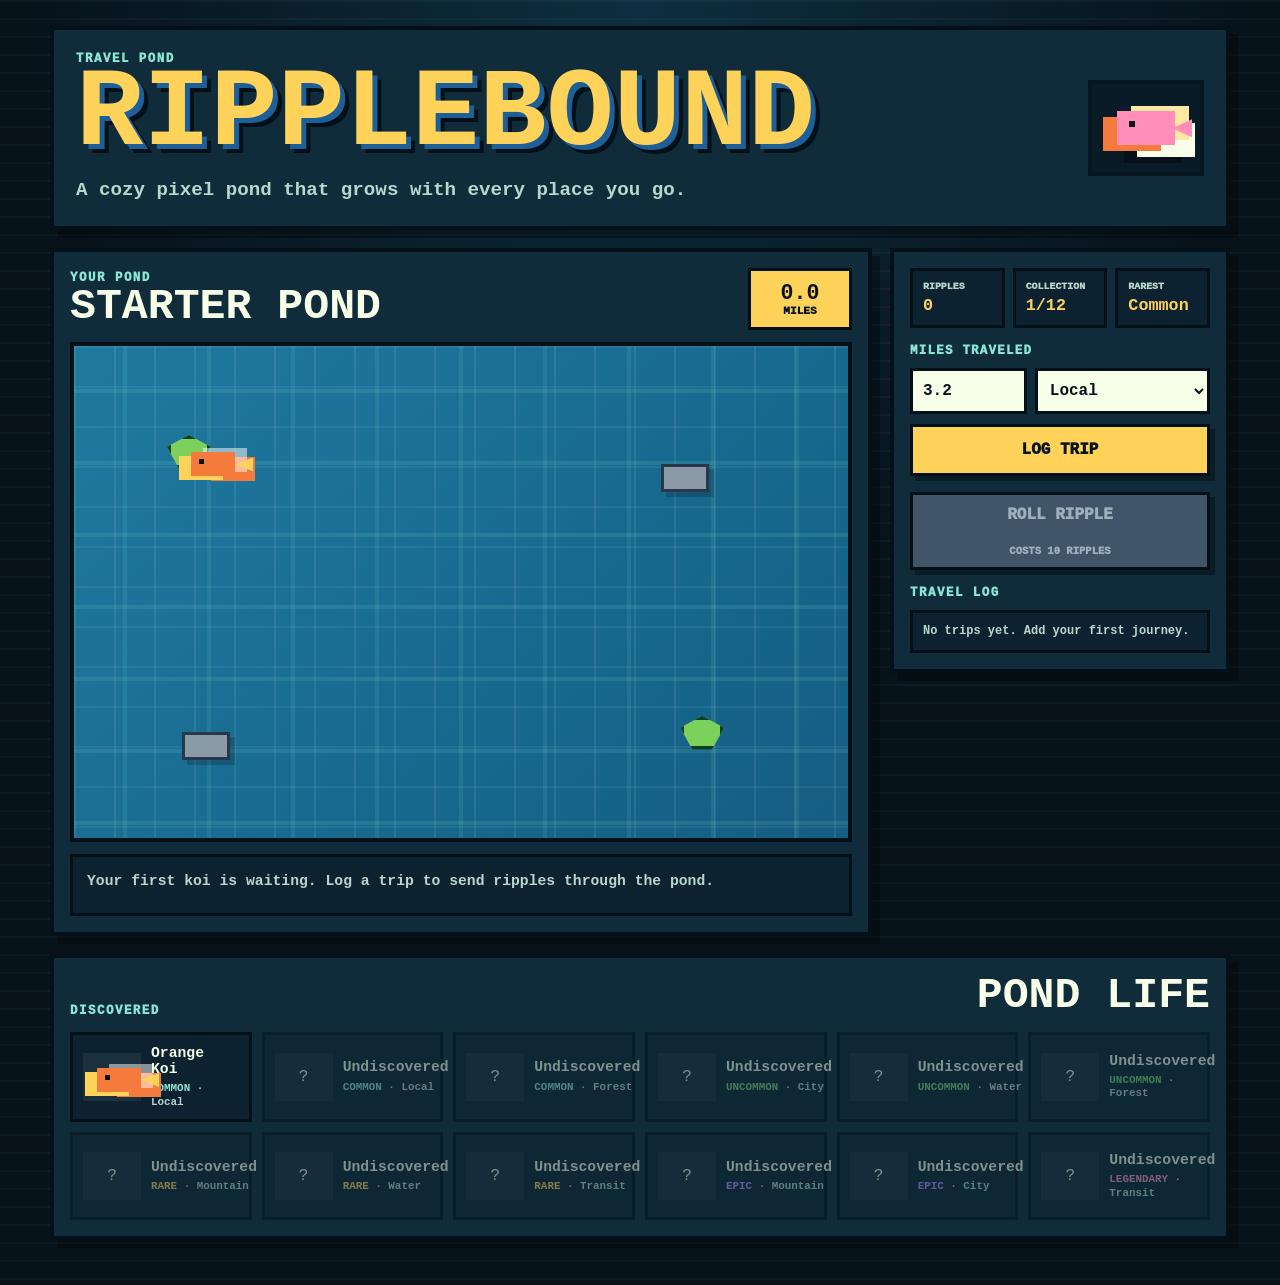
==== ripplebound/index.html @ 1e1bcf79 "Add Ripplebound pond prototype" ====
<!doctype html>
<html lang="en">
  <head>
    <meta charset="UTF-8" />
    <meta name="viewport" content="width=device-width, initial-scale=1.0" />
    <title>Ripplebound</title>
    <meta name="description" content="Ripplebound - a pixel pond travel companion gacha prototype." />
    <meta property="og:title" content="Ripplebound" />
    <meta property="og:description" content="A cozy pixel pond that grows with every place you go." />
    <meta property="og:type" content="website" />
    <link rel="stylesheet" href="./styles.css?v=1" />
  </head>
  <body>
    <main class="app-shell">
      <section class="hero-bar" aria-labelledby="appTitle">
        <div>
          <p class="eyebrow">Travel Pond</p>
          <h1 id="appTitle">Ripplebound</h1>
          <p class="tagline">A cozy pixel pond that grows with every place you go.</p>
        </div>
        <div class="pixel-badge" aria-hidden="true">
          <span></span>
        </div>
      </section>

      <section class="game-grid">
        <div class="pond-panel">
          <div class="pond-header">
            <div>
              <p class="eyebrow">Your Pond</p>
              <h2 id="pondName">Starter Pond</h2>
            </div>
            <div class="mile-chip">
              <strong id="totalMiles">0.0</strong>
              <span>miles</span>
            </div>
          </div>

          <div class="pond" id="pond" aria-label="Pixel koi pond">
            <div class="water-grid"></div>
            <div class="pond-deco lily lily-one"></div>
            <div class="pond-deco lily lily-two"></div>
            <div class="pond-deco stone stone-one"></div>
            <div class="pond-deco stone stone-two"></div>
            <div class="pond-life" id="pondLife"></div>
            <div class="ripple-layer" id="rippleLayer"></div>
          </div>

          <div class="pond-status">
            <p id="pondMessage">Your first koi is waiting. Log a trip to send ripples through the pond.</p>
          </div>
        </div>

        <aside class="control-panel" aria-label="Travel controls">
          <div class="stat-grid">
            <div>
              <span>Ripples</span>
              <strong id="rippleEnergy">0</strong>
            </div>
            <div>
              <span>Collection</span>
              <strong><b id="ownedCount">1</b>/<b id="totalCount">12</b></strong>
            </div>
            <div>
              <span>Rarest</span>
              <strong id="rarestFind">Common</strong>
            </div>
          </div>

          <form class="trip-form" id="tripForm">
            <label for="tripMiles">Miles traveled</label>
            <div class="trip-row">
              <input id="tripMiles" name="tripMiles" type="number" min="0.1" max="10000" step="0.1" value="3.2" />
              <select id="tripBiome" name="tripBiome" aria-label="Trip biome">
                <option value="Local">Local</option>
                <option value="Water">Near Water</option>
                <option value="City">City</option>
                <option value="Forest">Forest</option>
                <option value="Mountain">Mountain</option>
                <option value="Transit">Airport / Train</option>
              </select>
            </div>
            <button type="submit">Log Trip</button>
          </form>

          <button class="roll-button" id="rollButton" type="button">
            <span>Roll Ripple</span>
            <small id="rollCost">Costs 10 ripples</small>
          </button>

          <div class="travel-log">
            <p class="eyebrow">Travel Log</p>
            <ul id="travelLog"></ul>
          </div>
        </aside>
      </section>

      <section class="collection-panel" aria-labelledby="collectionTitle">
        <div class="section-heading">
          <p class="eyebrow">Discovered</p>
          <h2 id="collectionTitle">Pond Life</h2>
        </div>
        <div class="collection-grid" id="collectionGrid"></div>
      </section>
    </main>

    <div class="reveal-modal" id="revealModal" aria-hidden="true">
      <div class="reveal-card" role="dialog" aria-modal="true" aria-labelledby="revealTitle">
        <p class="eyebrow" id="revealRarity">Common</p>
        <div class="reveal-creature" id="revealCreature"></div>
        <h2 id="revealTitle">Orange Koi</h2>
        <p id="revealStory">A ripple brought a new friend to the pond.</p>
        <button id="closeReveal" type="button">Add to Pond</button>
      </div>
    </div>

    <script src="./app.js?v=1"></script>
  </body>
</html>
---- ripplebound/styles.css ----
:root {
  --bg: #07121b;
  --deep: #0b2030;
  --panel: #102c3b;
  --panel-2: #173d4d;
  --water: #1f7aa0;
  --water-dark: #145d83;
  --foam: #8be7d4;
  --text: #f7ffe8;
  --muted: #b8d7cc;
  --gold: #ffd35a;
  --pink: #ff8fb8;
  --green: #79d66f;
  --line: #031018;
  --red: #ff5d5a;
  --shadow: 8px 8px 0 rgba(0, 0, 0, 0.34);
}

* {
  box-sizing: border-box;
}

html {
  min-height: 100%;
  background: var(--bg);
}

body {
  min-height: 100%;
  margin: 0;
  background:
    linear-gradient(rgba(139, 231, 212, 0.045) 2px, transparent 2px) 0 0 / 18px 18px,
    radial-gradient(circle at top, rgba(31, 122, 160, 0.28), transparent 38rem),
    var(--bg);
  color: var(--text);
  font-family:
    ui-monospace,
    "SFMono-Regular",
    "Menlo",
    "Monaco",
    "Consolas",
    monospace;
}

button,
input,
select {
  font: inherit;
}

button {
  cursor: pointer;
}

.app-shell {
  width: min(1180px, calc(100% - 28px));
  margin: 0 auto;
  padding: 26px 0 42px;
}

.hero-bar,
.pond-panel,
.control-panel,
.collection-panel {
  border: 4px solid var(--line);
  background: var(--panel);
  box-shadow: var(--shadow);
}

.hero-bar {
  display: grid;
  grid-template-columns: minmax(0, 1fr) 116px;
  gap: 18px;
  align-items: center;
  margin-bottom: 18px;
  padding: 22px;
}

.eyebrow,
.project-type {
  margin: 0;
  color: var(--foam);
  font-size: 0.78rem;
  font-weight: 950;
  letter-spacing: 0.12em;
  text-transform: uppercase;
}

h1,
h2,
h3,
p {
  margin: 0;
}

h1 {
  color: var(--gold);
  font-size: clamp(3.2rem, 11vw, 7rem);
  line-height: 0.88;
  text-transform: uppercase;
  text-shadow: 5px 5px 0 #1c5f99, 9px 9px 0 #031018;
}

.tagline {
  max-width: 680px;
  margin-top: 12px;
  color: var(--muted);
  font-size: clamp(0.95rem, 2vw, 1.2rem);
  font-weight: 800;
  line-height: 1.45;
}

.pixel-badge {
  display: grid;
  place-items: center;
  min-height: 96px;
  border: 4px solid #061620;
  background: #0a1b28;
}

.pixel-badge span {
  position: relative;
  width: 58px;
  height: 34px;
  background: var(--pink);
  box-shadow:
    -14px 6px 0 #f47b3b,
    14px -5px 0 #ffe8a3,
    20px 12px 0 #f7ffe8,
    7px 18px 0 #051018;
}

.pixel-badge span::before,
.pixel-badge span::after {
  content: "";
  position: absolute;
  background: #07121b;
}

.pixel-badge span::before {
  width: 6px;
  height: 6px;
  top: 10px;
  left: 12px;
}

.pixel-badge span::after {
  width: 20px;
  height: 18px;
  right: -17px;
  top: 8px;
  clip-path: polygon(0 50%, 100% 0, 100% 100%);
  background: var(--pink);
}

.game-grid {
  display: grid;
  grid-template-columns: minmax(0, 1fr) 340px;
  gap: 18px;
  align-items: start;
}

.pond-panel {
  padding: 16px;
}

.pond-header {
  display: flex;
  align-items: center;
  justify-content: space-between;
  gap: 16px;
  margin-bottom: 12px;
}

.pond-header h2,
.section-heading h2 {
  color: var(--text);
  font-size: clamp(1.7rem, 4vw, 2.7rem);
  line-height: 1;
  text-transform: uppercase;
}

.mile-chip {
  display: grid;
  min-width: 104px;
  padding: 10px;
  border: 3px solid var(--line);
  background: var(--gold);
  color: #07121b;
  text-align: center;
  text-transform: uppercase;
}

.mile-chip strong {
  font-size: 1.35rem;
}

.mile-chip span {
  font-size: 0.7rem;
  font-weight: 950;
}

.pond {
  position: relative;
  min-height: 500px;
  overflow: hidden;
  border: 4px solid var(--line);
  background:
    linear-gradient(90deg, rgba(255, 255, 255, 0.08) 2px, transparent 2px) 0 0 / 40px 40px,
    linear-gradient(rgba(255, 255, 255, 0.06) 2px, transparent 2px) 0 0 / 40px 40px,
    linear-gradient(135deg, var(--water), var(--water-dark));
}

.water-grid {
  position: absolute;
  inset: 0;
  background:
    linear-gradient(transparent 60%, rgba(139, 231, 212, 0.12) 60% 65%, transparent 65%) 0 0 / 72px 72px,
    linear-gradient(90deg, transparent 58%, rgba(139, 231, 212, 0.1) 58% 63%, transparent 63%) 0 0 / 84px 84px;
  animation: waterDrift 7s linear infinite;
}

.pond-life,
.ripple-layer {
  position: absolute;
  inset: 0;
}

.pond-deco {
  position: absolute;
  z-index: 1;
}

.lily {
  width: 44px;
  height: 34px;
  border: 4px solid #0b412b;
  background: #7bd15c;
  box-shadow: 6px 6px 0 rgba(0, 0, 0, 0.16);
  clip-path: polygon(50% 0, 100% 35%, 72% 100%, 28% 100%, 0 35%);
}

.lily-one {
  left: 12%;
  top: 18%;
}

.lily-two {
  right: 16%;
  bottom: 18%;
}

.stone {
  width: 48px;
  height: 28px;
  border: 3px solid #26384a;
  background: #8c9aa7;
  box-shadow: 5px 5px 0 rgba(0, 0, 0, 0.18);
}

.stone-one {
  right: 18%;
  top: 24%;
}

.stone-two {
  left: 14%;
  bottom: 16%;
}

.creature {
  position: absolute;
  z-index: 2;
  display: grid;
  place-items: center;
  width: 72px;
  height: 54px;
  transform: translate(-50%, -50%);
  animation: swim 6s steps(12, end) infinite alternate;
}

.creature:nth-child(2n) {
  animation-duration: 7.4s;
  animation-direction: alternate-reverse;
}

.creature:nth-child(3n) {
  animation-duration: 5.2s;
}

.sprite {
  position: relative;
  width: 44px;
  height: 24px;
  background: var(--creature-color, #f47b3b);
  box-shadow:
    -12px 4px 0 var(--creature-alt, #ffd35a),
    12px -4px 0 rgba(255, 255, 255, 0.5),
    20px 5px 0 var(--creature-color, #f47b3b);
}

.sprite::before {
  content: "";
  position: absolute;
  width: 5px;
  height: 5px;
  top: 7px;
  left: 8px;
  background: #07121b;
}

.sprite::after {
  content: "";
  position: absolute;
  right: -18px;
  top: 5px;
  width: 18px;
  height: 14px;
  background: var(--creature-alt, #ffd35a);
  clip-path: polygon(0 50%, 100% 0, 100% 100%);
}

.creature.frog .sprite {
  width: 34px;
  height: 30px;
  border-radius: 0;
}

.creature.turtle .sprite {
  width: 42px;
  height: 30px;
}

.creature.dragonfly .sprite {
  width: 36px;
  height: 10px;
  box-shadow:
    -8px -10px 0 rgba(255, 255, 255, 0.42),
    -8px 10px 0 rgba(255, 255, 255, 0.42),
    8px -10px 0 rgba(255, 255, 255, 0.42),
    8px 10px 0 rgba(255, 255, 255, 0.42);
}

.ripple {
  position: absolute;
  width: 24px;
  height: 24px;
  border: 3px solid rgba(247, 255, 232, 0.75);
  transform: translate(-50%, -50%);
  animation: rippleOut 900ms steps(5, end) forwards;
}

.pond-status {
  min-height: 62px;
  margin-top: 12px;
  padding: 14px;
  border: 3px solid var(--line);
  background: #0d2230;
}

.pond-status p {
  color: var(--muted);
  font-size: 0.92rem;
  font-weight: 800;
  line-height: 1.45;
}

.control-panel {
  display: grid;
  gap: 16px;
  padding: 16px;
}

.stat-grid {
  display: grid;
  grid-template-columns: repeat(3, minmax(0, 1fr));
  gap: 8px;
}

.stat-grid div {
  display: grid;
  gap: 4px;
  padding: 10px;
  border: 3px solid var(--line);
  background: #0d2230;
}

.stat-grid span {
  color: var(--muted);
  font-size: 0.62rem;
  font-weight: 950;
  text-transform: uppercase;
}

.stat-grid strong {
  color: var(--gold);
  font-size: 1.05rem;
}

.trip-form {
  display: grid;
  gap: 10px;
}

.trip-form label {
  color: var(--foam);
  font-size: 0.78rem;
  font-weight: 950;
  letter-spacing: 0.1em;
  text-transform: uppercase;
}

.trip-row {
  display: grid;
  grid-template-columns: 0.8fr 1.2fr;
  gap: 8px;
}

input,
select {
  width: 100%;
  min-height: 46px;
  border: 3px solid var(--line);
  border-radius: 0;
  background: #f7ffe8;
  color: #07121b;
  font-weight: 900;
}

input {
  padding: 0 10px;
}

select {
  padding: 0 8px;
}

.trip-form button,
.roll-button,
.reveal-card button {
  min-height: 52px;
  border: 3px solid var(--line);
  border-radius: 0;
  background: var(--gold);
  color: #07121b;
  font-weight: 950;
  text-transform: uppercase;
  box-shadow: 5px 5px 0 rgba(0, 0, 0, 0.35);
}

.roll-button {
  display: grid;
  gap: 3px;
  place-items: center;
  min-height: 78px;
  background: var(--pink);
}

.roll-button:disabled {
  background: #405567;
  color: #9db1bd;
  cursor: default;
}

.roll-button small {
  font-size: 0.66rem;
}

.travel-log {
  display: grid;
  gap: 10px;
}

.travel-log ul {
  display: grid;
  gap: 8px;
  max-height: 180px;
  overflow: auto;
  margin: 0;
  padding: 0;
  list-style: none;
}

.travel-log li {
  padding: 10px;
  border: 3px solid var(--line);
  background: #0d2230;
  color: var(--muted);
  font-size: 0.75rem;
  font-weight: 800;
  line-height: 1.35;
}

.collection-panel {
  margin-top: 18px;
  padding: 16px;
}

.section-heading {
  display: flex;
  justify-content: space-between;
  gap: 12px;
  align-items: end;
  margin-bottom: 14px;
}

.collection-grid {
  display: grid;
  grid-template-columns: repeat(auto-fit, minmax(170px, 1fr));
  gap: 10px;
}

.collection-card {
  display: grid;
  grid-template-columns: 58px 1fr;
  gap: 10px;
  align-items: center;
  min-height: 88px;
  padding: 10px;
  border: 3px solid var(--line);
  background: #0d2230;
}

.collection-card.locked {
  opacity: 0.48;
}

.collection-card .sprite-wrap {
  display: grid;
  place-items: center;
  width: 58px;
  height: 48px;
  background: rgba(255, 255, 255, 0.06);
}

.collection-card h3 {
  color: var(--text);
  font-size: 0.92rem;
  line-height: 1.1;
}

.collection-card p {
  margin-top: 5px;
  color: var(--muted);
  font-size: 0.68rem;
  font-weight: 850;
  line-height: 1.25;
}

.rarity {
  color: var(--rarity-color, var(--gold));
  text-transform: uppercase;
}

.reveal-modal {
  position: fixed;
  inset: 0;
  z-index: 20;
  display: none;
  place-items: center;
  padding: 18px;
  background: rgba(5, 12, 18, 0.82);
}

.reveal-modal.open {
  display: grid;
}

.reveal-card {
  display: grid;
  justify-items: center;
  gap: 14px;
  width: min(420px, 100%);
  padding: 26px;
  border: 4px solid var(--line);
  background:
    linear-gradient(rgba(139, 231, 212, 0.06) 2px, transparent 2px) 0 0 / 14px 14px,
    var(--panel);
  box-shadow: var(--shadow);
  text-align: center;
  animation: revealPop 480ms steps(4, end);
}

.reveal-creature {
  display: grid;
  place-items: center;
  width: 150px;
  height: 116px;
  border: 4px solid var(--line);
  background: linear-gradient(135deg, var(--water), var(--water-dark));
}

.reveal-creature .sprite {
  transform: scale(1.8);
}

.reveal-card h2 {
  color: var(--gold);
  font-size: clamp(1.8rem, 7vw, 3rem);
  text-transform: uppercase;
}

.reveal-card p:not(.eyebrow) {
  color: var(--muted);
  font-weight: 850;
  line-height: 1.45;
}

@keyframes swim {
  0% {
    margin-left: -10px;
    margin-top: -5px;
  }

  100% {
    margin-left: 12px;
    margin-top: 7px;
  }
}

@keyframes waterDrift {
  from {
    background-position: 0 0, 0 0;
  }

  to {
    background-position: 72px 72px, -84px 84px;
  }
}

@keyframes rippleOut {
  0% {
    opacity: 0.9;
    transform: translate(-50%, -50%) scale(0.4);
  }

  100% {
    opacity: 0;
    transform: translate(-50%, -50%) scale(4.2);
  }
}

@keyframes revealPop {
  0% {
    transform: scale(0.88);
    opacity: 0;
  }

  100% {
    transform: scale(1);
    opacity: 1;
  }
}

@media (max-width: 940px) {
  .game-grid {
    grid-template-columns: 1fr;
  }

  .pond {
    min-height: 430px;
  }
}

@media (max-width: 640px) {
  .app-shell {
    width: min(100% - 18px, 1180px);
    padding: 14px 0 28px;
  }

  .hero-bar {
    grid-template-columns: 1fr;
    padding: 18px;
  }

  .pixel-badge {
    min-height: 80px;
  }

  .pond-header {
    align-items: stretch;
    flex-direction: column;
  }

  .pond {
    min-height: 360px;
  }

  .trip-row,
  .stat-grid {
    grid-template-columns: 1fr;
  }
}
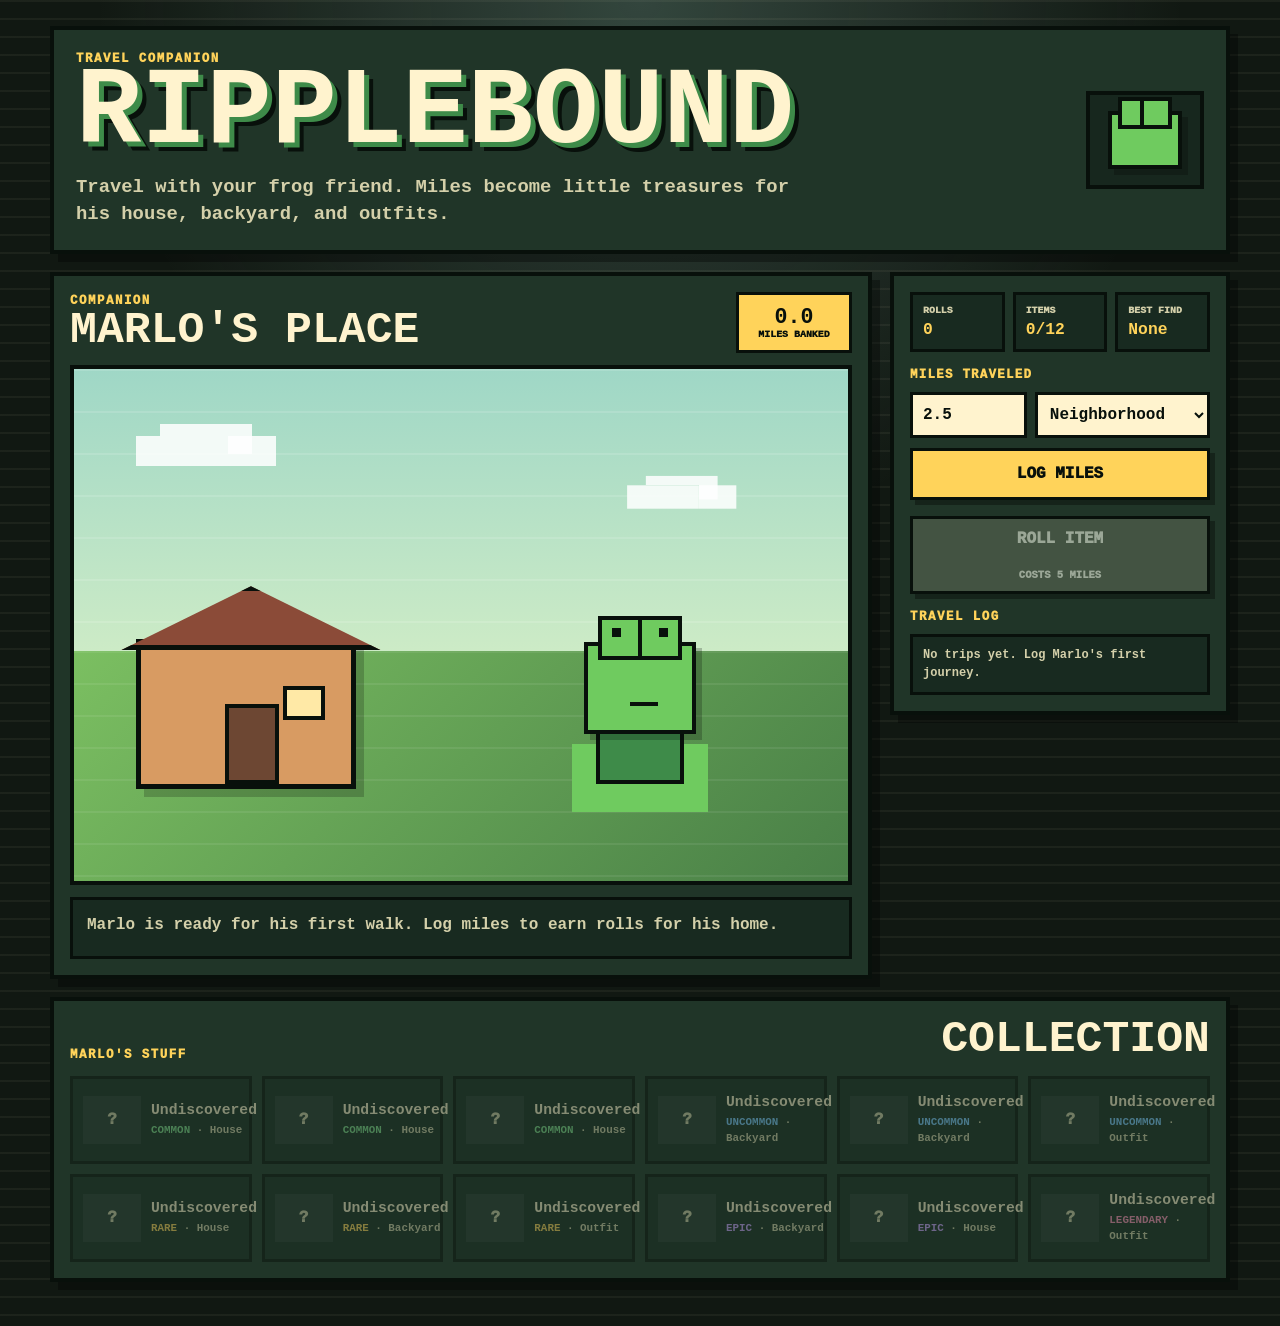
==== commit d42beecb: "Simplify Ripplebound to frog companion" ====
--- a/ripplebound/index.html
+++ b/ripplebound/index.html
@@ -4,88 +4,101 @@
     <meta charset="UTF-8" />
     <meta name="viewport" content="width=device-width, initial-scale=1.0" />
     <title>Ripplebound</title>
-    <meta name="description" content="Ripplebound - a pixel pond travel companion gacha prototype." />
+    <meta name="description" content="Ripplebound - a cozy frog travel companion prototype." />
     <meta property="og:title" content="Ripplebound" />
-    <meta property="og:description" content="A cozy pixel pond that grows with every place you go." />
+    <meta property="og:description" content="Travel with a frog companion, earn miles, and roll for items to build his home." />
     <meta property="og:type" content="website" />
-    <link rel="stylesheet" href="./styles.css?v=1" />
+    <link rel="stylesheet" href="./styles.css?v=3" />
   </head>
   <body>
     <main class="app-shell">
       <section class="hero-bar" aria-labelledby="appTitle">
         <div>
-          <p class="eyebrow">Travel Pond</p>
+          <p class="eyebrow">Travel Companion</p>
           <h1 id="appTitle">Ripplebound</h1>
-          <p class="tagline">A cozy pixel pond that grows with every place you go.</p>
+          <p class="tagline">Travel with your frog friend. Miles become little treasures for his house, backyard, and outfits.</p>
         </div>
-        <div class="pixel-badge" aria-hidden="true">
+        <div class="mini-frog" aria-hidden="true">
           <span></span>
         </div>
       </section>
 
       <section class="game-grid">
-        <div class="pond-panel">
-          <div class="pond-header">
+        <div class="home-panel">
+          <div class="home-header">
             <div>
-              <p class="eyebrow">Your Pond</p>
-              <h2 id="pondName">Starter Pond</h2>
+              <p class="eyebrow">Companion</p>
+              <h2>Marlo's Place</h2>
             </div>
             <div class="mile-chip">
               <strong id="totalMiles">0.0</strong>
-              <span>miles</span>
+              <span>miles banked</span>
             </div>
           </div>
 
-          <div class="pond" id="pond" aria-label="Pixel koi pond">
-            <div class="water-grid"></div>
-            <div class="pond-deco lily lily-one"></div>
-            <div class="pond-deco lily lily-two"></div>
-            <div class="pond-deco stone stone-one"></div>
-            <div class="pond-deco stone stone-two"></div>
-            <div class="pond-life" id="pondLife"></div>
-            <div class="ripple-layer" id="rippleLayer"></div>
+          <div class="frog-yard" aria-label="Frog companion home scene">
+            <div class="sky"></div>
+            <div class="cloud cloud-one"></div>
+            <div class="cloud cloud-two"></div>
+            <div class="house">
+              <div class="roof"></div>
+              <div class="door"></div>
+              <div class="window"></div>
+            </div>
+            <div class="backyard" id="backyardItems"></div>
+            <div class="house-items" id="houseItems"></div>
+            <div class="frog-stage">
+              <div class="frog" id="frogCompanion">
+                <div class="frog-hat" id="frogHat"></div>
+                <div class="frog-face">
+                  <span class="eye left"></span>
+                  <span class="eye right"></span>
+                  <span class="smile"></span>
+                </div>
+                <div class="frog-body"></div>
+              </div>
+            </div>
           </div>
 
-          <div class="pond-status">
-            <p id="pondMessage">Your first koi is waiting. Log a trip to send ripples through the pond.</p>
+          <div class="companion-note">
+            <p id="companionMessage">Marlo is ready for his first walk. Log miles to earn rolls for his home.</p>
           </div>
         </div>
 
         <aside class="control-panel" aria-label="Travel controls">
           <div class="stat-grid">
             <div>
-              <span>Ripples</span>
-              <strong id="rippleEnergy">0</strong>
+              <span>Rolls</span>
+              <strong id="rollCount">0</strong>
             </div>
             <div>
-              <span>Collection</span>
-              <strong><b id="ownedCount">1</b>/<b id="totalCount">12</b></strong>
+              <span>Items</span>
+              <strong><b id="ownedCount">0</b>/<b id="totalCount">12</b></strong>
             </div>
             <div>
-              <span>Rarest</span>
-              <strong id="rarestFind">Common</strong>
+              <span>Best Find</span>
+              <strong id="bestFind">None</strong>
             </div>
           </div>
 
           <form class="trip-form" id="tripForm">
             <label for="tripMiles">Miles traveled</label>
             <div class="trip-row">
-              <input id="tripMiles" name="tripMiles" type="number" min="0.1" max="10000" step="0.1" value="3.2" />
-              <select id="tripBiome" name="tripBiome" aria-label="Trip biome">
-                <option value="Local">Local</option>
-                <option value="Water">Near Water</option>
+              <input id="tripMiles" name="tripMiles" type="number" min="0.1" max="10000" step="0.1" value="2.5" />
+              <select id="tripMood" name="tripMood" aria-label="Trip style">
+                <option value="Neighborhood">Neighborhood</option>
                 <option value="City">City</option>
-                <option value="Forest">Forest</option>
-                <option value="Mountain">Mountain</option>
+                <option value="Nature">Nature</option>
+                <option value="Waterfront">Waterfront</option>
                 <option value="Transit">Airport / Train</option>
               </select>
             </div>
-            <button type="submit">Log Trip</button>
+            <button type="submit">Log Miles</button>
           </form>
 
           <button class="roll-button" id="rollButton" type="button">
-            <span>Roll Ripple</span>
-            <small id="rollCost">Costs 10 ripples</small>
+            <span>Roll Item</span>
+            <small id="rollCost">Costs 5 miles</small>
           </button>
 
           <div class="travel-log">
@@ -97,8 +110,8 @@
 
       <section class="collection-panel" aria-labelledby="collectionTitle">
         <div class="section-heading">
-          <p class="eyebrow">Discovered</p>
-          <h2 id="collectionTitle">Pond Life</h2>
+          <p class="eyebrow">Marlo's Stuff</p>
+          <h2 id="collectionTitle">Collection</h2>
         </div>
         <div class="collection-grid" id="collectionGrid"></div>
       </section>
@@ -107,13 +120,13 @@
     <div class="reveal-modal" id="revealModal" aria-hidden="true">
       <div class="reveal-card" role="dialog" aria-modal="true" aria-labelledby="revealTitle">
         <p class="eyebrow" id="revealRarity">Common</p>
-        <div class="reveal-creature" id="revealCreature"></div>
-        <h2 id="revealTitle">Orange Koi</h2>
-        <p id="revealStory">A ripple brought a new friend to the pond.</p>
-        <button id="closeReveal" type="button">Add to Pond</button>
+        <div class="item-preview" id="revealItem"></div>
+        <h2 id="revealTitle">Travel Mug</h2>
+        <p id="revealStory">Marlo found something for the house.</p>
+        <button id="closeReveal" type="button">Add to Home</button>
       </div>
     </div>
 
-    <script src="./app.js?v=1"></script>
+    <script src="./app.js?v=3"></script>
   </body>
 </html>
--- a/ripplebound/styles.css
+++ b/ripplebound/styles.css
@@ -1,18 +1,19 @@
 :root {
-  --bg: #07121b;
-  --deep: #0b2030;
-  --panel: #102c3b;
-  --panel-2: #173d4d;
-  --water: #1f7aa0;
-  --water-dark: #145d83;
-  --foam: #8be7d4;
-  --text: #f7ffe8;
-  --muted: #b8d7cc;
+  --bg: #111812;
+  --panel: #203528;
+  --panel-2: #294633;
+  --grass: #7bbf61;
+  --grass-dark: #497f47;
+  --sky: #9fd7c6;
+  --cream: #fff3ce;
+  --text: #fff7de;
+  --muted: #d4d0aa;
+  --line: #08100b;
   --gold: #ffd35a;
-  --pink: #ff8fb8;
-  --green: #79d66f;
-  --line: #031018;
-  --red: #ff5d5a;
+  --frog: #6fcb5f;
+  --frog-dark: #3e8b49;
+  --pink: #ef8fad;
+  --blue: #6ca7e8;
   --shadow: 8px 8px 0 rgba(0, 0, 0, 0.34);
 }
 
@@ -29,8 +30,8 @@
   min-height: 100%;
   margin: 0;
   background:
-    linear-gradient(rgba(139, 231, 212, 0.045) 2px, transparent 2px) 0 0 / 18px 18px,
-    radial-gradient(circle at top, rgba(31, 122, 160, 0.28), transparent 38rem),
+    linear-gradient(rgba(255, 243, 206, 0.05) 2px, transparent 2px) 0 0 / 18px 18px,
+    radial-gradient(circle at 50% 0, rgba(159, 215, 198, 0.24), transparent 34rem),
     var(--bg);
   color: var(--text);
   font-family:
@@ -52,40 +53,6 @@
   cursor: pointer;
 }
 
-.app-shell {
-  width: min(1180px, calc(100% - 28px));
-  margin: 0 auto;
-  padding: 26px 0 42px;
-}
-
-.hero-bar,
-.pond-panel,
-.control-panel,
-.collection-panel {
-  border: 4px solid var(--line);
-  background: var(--panel);
-  box-shadow: var(--shadow);
-}
-
-.hero-bar {
-  display: grid;
-  grid-template-columns: minmax(0, 1fr) 116px;
-  gap: 18px;
-  align-items: center;
-  margin-bottom: 18px;
-  padding: 22px;
-}
-
-.eyebrow,
-.project-type {
-  margin: 0;
-  color: var(--foam);
-  font-size: 0.78rem;
-  font-weight: 950;
-  letter-spacing: 0.12em;
-  text-transform: uppercase;
-}
-
 h1,
 h2,
 h3,
@@ -93,64 +60,91 @@
   margin: 0;
 }
 
+.app-shell {
+  width: min(1180px, calc(100% - 28px));
+  margin: 0 auto;
+  padding: 26px 0 42px;
+}
+
+.hero-bar,
+.home-panel,
+.control-panel,
+.collection-panel {
+  border: 4px solid var(--line);
+  background: var(--panel);
+  box-shadow: var(--shadow);
+}
+
+.hero-bar {
+  display: grid;
+  grid-template-columns: minmax(0, 1fr) 118px;
+  gap: 18px;
+  align-items: center;
+  margin-bottom: 18px;
+  padding: 22px;
+}
+
+.eyebrow {
+  color: var(--gold);
+  font-size: 0.78rem;
+  font-weight: 950;
+  letter-spacing: 0.12em;
+  text-transform: uppercase;
+}
+
 h1 {
-  color: var(--gold);
-  font-size: clamp(3.2rem, 11vw, 7rem);
+  color: var(--cream);
+  font-size: clamp(3rem, 10vw, 6.8rem);
   line-height: 0.88;
   text-transform: uppercase;
-  text-shadow: 5px 5px 0 #1c5f99, 9px 9px 0 #031018;
+  text-shadow: 5px 5px 0 var(--frog-dark), 9px 9px 0 #08100b;
 }
 
 .tagline {
-  max-width: 680px;
+  max-width: 720px;
   margin-top: 12px;
   color: var(--muted);
-  font-size: clamp(0.95rem, 2vw, 1.2rem);
-  font-weight: 800;
+  font-size: clamp(0.95rem, 2vw, 1.18rem);
+  font-weight: 850;
   line-height: 1.45;
 }
 
-.pixel-badge {
+.mini-frog {
   display: grid;
   place-items: center;
-  min-height: 96px;
-  border: 4px solid #061620;
-  background: #0a1b28;
-}
-
-.pixel-badge span {
+  min-height: 98px;
+  border: 4px solid var(--line);
+  background: #17271e;
+}
+
+.mini-frog span,
+.frog-face {
   position: relative;
-  width: 58px;
-  height: 34px;
-  background: var(--pink);
-  box-shadow:
-    -14px 6px 0 #f47b3b,
-    14px -5px 0 #ffe8a3,
-    20px 12px 0 #f7ffe8,
-    7px 18px 0 #051018;
-}
-
-.pixel-badge span::before,
-.pixel-badge span::after {
+  display: block;
+  width: 74px;
+  height: 58px;
+  border: 4px solid var(--line);
+  background: var(--frog);
+  box-shadow: 6px 6px 0 rgba(0, 0, 0, 0.22);
+}
+
+.mini-frog span::before,
+.mini-frog span::after {
   content: "";
   position: absolute;
-  background: #07121b;
-}
-
-.pixel-badge span::before {
-  width: 6px;
-  height: 6px;
-  top: 10px;
-  left: 12px;
-}
-
-.pixel-badge span::after {
-  width: 20px;
-  height: 18px;
-  right: -17px;
-  top: 8px;
-  clip-path: polygon(0 50%, 100% 0, 100% 100%);
-  background: var(--pink);
+  top: -18px;
+  width: 24px;
+  height: 24px;
+  border: 4px solid var(--line);
+  background: var(--frog);
+}
+
+.mini-frog span::before {
+  left: 6px;
+}
+
+.mini-frog span::after {
+  right: 6px;
 }
 
 .game-grid {
@@ -160,11 +154,13 @@
   align-items: start;
 }
 
-.pond-panel {
+.home-panel,
+.control-panel,
+.collection-panel {
   padding: 16px;
 }
 
-.pond-header {
+.home-header {
   display: flex;
   align-items: center;
   justify-content: space-between;
@@ -172,21 +168,21 @@
   margin-bottom: 12px;
 }
 
-.pond-header h2,
+.home-header h2,
 .section-heading h2 {
-  color: var(--text);
-  font-size: clamp(1.7rem, 4vw, 2.7rem);
+  color: var(--cream);
+  font-size: clamp(1.6rem, 4vw, 2.8rem);
   line-height: 1;
   text-transform: uppercase;
 }
 
 .mile-chip {
   display: grid;
-  min-width: 104px;
+  min-width: 116px;
   padding: 10px;
   border: 3px solid var(--line);
   background: var(--gold);
-  color: #07121b;
+  color: #08100b;
   text-align: center;
   text-transform: uppercase;
 }
@@ -196,179 +192,370 @@
 }
 
 .mile-chip span {
-  font-size: 0.7rem;
+  font-size: 0.62rem;
   font-weight: 950;
 }
 
-.pond {
+.frog-yard {
   position: relative;
-  min-height: 500px;
+  min-height: 520px;
   overflow: hidden;
   border: 4px solid var(--line);
   background:
-    linear-gradient(90deg, rgba(255, 255, 255, 0.08) 2px, transparent 2px) 0 0 / 40px 40px,
-    linear-gradient(rgba(255, 255, 255, 0.06) 2px, transparent 2px) 0 0 / 40px 40px,
-    linear-gradient(135deg, var(--water), var(--water-dark));
-}
-
-.water-grid {
+    linear-gradient(transparent 68%, rgba(8, 16, 11, 0.2) 68%),
+    var(--sky);
+}
+
+.sky {
+  position: absolute;
+  inset: 0 0 42%;
+  background:
+    linear-gradient(rgba(255, 255, 255, 0.12) 2px, transparent 2px) 0 0 / 42px 42px,
+    linear-gradient(180deg, #9fd7c6, #cfecc6);
+}
+
+.cloud {
+  position: absolute;
+  z-index: 1;
+  width: 92px;
+  height: 30px;
+  background: rgba(255, 255, 255, 0.86);
+  box-shadow: 24px -12px 0 rgba(255, 255, 255, 0.86), 48px 0 0 rgba(255, 255, 255, 0.86);
+}
+
+.cloud-one {
+  left: 8%;
+  top: 13%;
+}
+
+.cloud-two {
+  right: 18%;
+  top: 22%;
+  transform: scale(0.78);
+}
+
+.frog-yard::after {
+  content: "";
+  position: absolute;
+  inset: 55% 0 0;
+  background:
+    linear-gradient(rgba(255, 255, 255, 0.07) 2px, transparent 2px) 0 0 / 32px 32px,
+    linear-gradient(135deg, var(--grass), var(--grass-dark));
+}
+
+.house {
+  position: absolute;
+  z-index: 2;
+  left: 8%;
+  bottom: 18%;
+  width: 220px;
+  height: 150px;
+  border: 5px solid var(--line);
+  background: #d89b62;
+  box-shadow: 8px 8px 0 rgba(0, 0, 0, 0.2);
+}
+
+.roof {
+  position: absolute;
+  left: -20px;
+  top: -58px;
+  width: 260px;
+  height: 64px;
+  border: 5px solid var(--line);
+  background: #8b4b38;
+  clip-path: polygon(50% 0, 100% 100%, 0 100%);
+}
+
+.door {
+  position: absolute;
+  left: 84px;
+  bottom: 0;
+  width: 54px;
+  height: 80px;
+  border: 4px solid var(--line);
+  background: #6d4733;
+}
+
+.window {
+  position: absolute;
+  right: 26px;
+  top: 42px;
+  width: 42px;
+  height: 34px;
+  border: 4px solid var(--line);
+  background: #ffe9a6;
+}
+
+.frog-stage {
+  position: absolute;
+  z-index: 4;
+  right: 16%;
+  bottom: 16%;
+  width: 170px;
+  height: 166px;
+}
+
+.frog {
   position: absolute;
   inset: 0;
-  background:
-    linear-gradient(transparent 60%, rgba(139, 231, 212, 0.12) 60% 65%, transparent 65%) 0 0 / 72px 72px,
-    linear-gradient(90deg, transparent 58%, rgba(139, 231, 212, 0.1) 58% 63%, transparent 63%) 0 0 / 84px 84px;
-  animation: waterDrift 7s linear infinite;
-}
-
-.pond-life,
-.ripple-layer {
-  position: absolute;
-  inset: 0;
-}
-
-.pond-deco {
-  position: absolute;
-  z-index: 1;
-}
-
-.lily {
-  width: 44px;
-  height: 34px;
-  border: 4px solid #0b412b;
-  background: #7bd15c;
-  box-shadow: 6px 6px 0 rgba(0, 0, 0, 0.16);
-  clip-path: polygon(50% 0, 100% 35%, 72% 100%, 28% 100%, 0 35%);
-}
-
-.lily-one {
-  left: 12%;
-  top: 18%;
-}
-
-.lily-two {
-  right: 16%;
-  bottom: 18%;
-}
-
-.stone {
-  width: 48px;
+  animation: frogBreathe 1.6s steps(2, end) infinite;
+}
+
+.frog-face {
+  position: absolute;
+  left: 30px;
+  top: 8px;
+  z-index: 2;
+  width: 112px;
+  height: 92px;
+  background: var(--frog);
+}
+
+.frog-face::before,
+.frog-face::after {
+  content: "";
+  position: absolute;
+  top: -30px;
+  width: 36px;
+  height: 36px;
+  border: 4px solid var(--line);
+  background: var(--frog);
+}
+
+.frog-face::before {
+  left: 10px;
+}
+
+.frog-face::after {
+  right: 10px;
+}
+
+.eye {
+  position: absolute;
+  top: -18px;
+  z-index: 4;
+  width: 9px;
+  height: 9px;
+  background: #08100b;
+}
+
+.eye.left {
+  left: 24px;
+}
+
+.eye.right {
+  right: 24px;
+}
+
+.smile {
+  position: absolute;
+  left: 42px;
+  bottom: 24px;
+  width: 28px;
+  height: 8px;
+  border-bottom: 4px solid #08100b;
+}
+
+.frog-body {
+  position: absolute;
+  left: 42px;
+  top: 82px;
+  width: 88px;
+  height: 68px;
+  border: 4px solid var(--line);
+  background: var(--frog-dark);
+  box-shadow: -24px 28px 0 var(--frog), 24px 28px 0 var(--frog);
+}
+
+.frog-hat {
+  position: absolute;
+  left: 44px;
+  top: -4px;
+  z-index: 6;
+  min-width: 78px;
+  min-height: 22px;
+  color: #08100b;
+  font-size: 0.58rem;
+  font-weight: 950;
+  text-align: center;
+  text-transform: uppercase;
+}
+
+.frog[data-outfit="hat"] .frog-hat,
+.frog[data-outfit="scarf"] .frog-hat,
+.frog[data-outfit="cape"] .frog-hat {
+  border: 3px solid var(--line);
+  background: var(--gold);
+}
+
+.frog[data-outfit="scarf"] .frog-hat {
+  top: 88px;
+  left: 38px;
+  background: var(--pink);
+}
+
+.frog[data-outfit="cape"] .frog-hat {
+  top: 102px;
+  left: 28px;
+  width: 116px;
+  background: #dce9ff;
+}
+
+.placed {
+  position: absolute;
+  z-index: 5;
+}
+
+.house-place.place-1 {
+  left: 13%;
+  bottom: 30%;
+}
+
+.house-place.place-2 {
+  left: 22%;
+  bottom: 31%;
+}
+
+.house-place.place-3 {
+  left: 10%;
+  bottom: 44%;
+}
+
+.house-place.place-4 {
+  left: 27%;
+  bottom: 44%;
+}
+
+.yard-place.place-1 {
+  left: 42%;
+  bottom: 15%;
+}
+
+.yard-place.place-2 {
+  left: 54%;
+  bottom: 20%;
+}
+
+.yard-place.place-3 {
+  left: 70%;
+  bottom: 12%;
+}
+
+.yard-place.place-4 {
+  left: 37%;
+  bottom: 30%;
+}
+
+.yard-place.place-5 {
+  left: 82%;
+  bottom: 27%;
+}
+
+.item-icon {
+  position: relative;
+  display: inline-block;
+  width: 38px;
+  height: 38px;
+  border: 3px solid var(--line);
+  background: var(--rarity-color, var(--gold));
+  box-shadow: 4px 4px 0 rgba(0, 0, 0, 0.2);
+}
+
+.item-icon.rug {
+  width: 54px;
   height: 28px;
-  border: 3px solid #26384a;
-  background: #8c9aa7;
-  box-shadow: 5px 5px 0 rgba(0, 0, 0, 0.18);
-}
-
-.stone-one {
-  right: 18%;
-  top: 24%;
-}
-
-.stone-two {
-  left: 14%;
-  bottom: 16%;
-}
-
-.creature {
-  position: absolute;
-  z-index: 2;
-  display: grid;
-  place-items: center;
-  width: 72px;
-  height: 54px;
-  transform: translate(-50%, -50%);
-  animation: swim 6s steps(12, end) infinite alternate;
-}
-
-.creature:nth-child(2n) {
-  animation-duration: 7.4s;
-  animation-direction: alternate-reverse;
-}
-
-.creature:nth-child(3n) {
-  animation-duration: 5.2s;
-}
-
-.sprite {
-  position: relative;
-  width: 44px;
+  background: repeating-linear-gradient(90deg, var(--pink) 0 10px, var(--cream) 10px 18px);
+}
+
+.item-icon.lamp::after {
+  content: "";
+  position: absolute;
+  left: 13px;
+  top: 24px;
+  width: 10px;
+  height: 18px;
+  background: #6d4733;
+}
+
+.item-icon.kettle {
+  border-radius: 0;
+}
+
+.item-icon.kettle::after,
+.item-icon.ticket::after,
+.item-icon.star::after {
+  content: "";
+  position: absolute;
+  inset: 9px;
+  background: var(--cream);
+}
+
+.item-icon.flower::after {
+  content: "";
+  position: absolute;
+  left: 11px;
+  top: -13px;
+  width: 10px;
+  height: 28px;
+  background: #ff91b8;
+  box-shadow: -10px 6px 0 #ff91b8, 10px 6px 0 #ff91b8;
+}
+
+.item-icon.stone {
+  background: #8c9a8d;
+}
+
+.item-icon.hat {
   height: 24px;
-  background: var(--creature-color, #f47b3b);
-  box-shadow:
-    -12px 4px 0 var(--creature-alt, #ffd35a),
-    12px -4px 0 rgba(255, 255, 255, 0.5),
-    20px 5px 0 var(--creature-color, #f47b3b);
-}
-
-.sprite::before {
-  content: "";
-  position: absolute;
-  width: 5px;
-  height: 5px;
-  top: 7px;
-  left: 8px;
-  background: #07121b;
-}
-
-.sprite::after {
-  content: "";
-  position: absolute;
-  right: -18px;
-  top: 5px;
-  width: 18px;
-  height: 14px;
-  background: var(--creature-alt, #ffd35a);
-  clip-path: polygon(0 50%, 100% 0, 100% 100%);
-}
-
-.creature.frog .sprite {
-  width: 34px;
-  height: 30px;
-  border-radius: 0;
-}
-
-.creature.turtle .sprite {
-  width: 42px;
-  height: 30px;
-}
-
-.creature.dragonfly .sprite {
-  width: 36px;
-  height: 10px;
-  box-shadow:
-    -8px -10px 0 rgba(255, 255, 255, 0.42),
-    -8px 10px 0 rgba(255, 255, 255, 0.42),
-    8px -10px 0 rgba(255, 255, 255, 0.42),
-    8px 10px 0 rgba(255, 255, 255, 0.42);
-}
-
-.ripple {
-  position: absolute;
-  width: 24px;
+  margin-top: 8px;
+}
+
+.item-icon.bench {
+  width: 58px;
   height: 24px;
-  border: 3px solid rgba(247, 255, 232, 0.75);
-  transform: translate(-50%, -50%);
-  animation: rippleOut 900ms steps(5, end) forwards;
-}
-
-.pond-status {
+  background: #8b4b38;
+}
+
+.item-icon.scarf {
+  width: 56px;
+  height: 18px;
+  background: var(--pink);
+}
+
+.item-icon.bridge {
+  width: 66px;
+  height: 28px;
+  border-radius: 30px 30px 0 0;
+  background: #8b4b38;
+}
+
+.item-icon.cape {
+  width: 46px;
+  height: 50px;
+  background: #dce9ff;
+  clip-path: polygon(50% 0, 100% 100%, 0 100%);
+}
+
+.companion-note {
   min-height: 62px;
   margin-top: 12px;
   padding: 14px;
   border: 3px solid var(--line);
-  background: #0d2230;
-}
-
-.pond-status p {
+  background: #182a20;
+}
+
+.companion-note p,
+.travel-log li,
+.collection-card p,
+.reveal-card p:not(.eyebrow) {
   color: var(--muted);
-  font-size: 0.92rem;
-  font-weight: 800;
+  font-weight: 850;
   line-height: 1.45;
 }
 
 .control-panel {
   display: grid;
   gap: 16px;
-  padding: 16px;
 }
 
 .stat-grid {
@@ -382,7 +569,7 @@
   gap: 4px;
   padding: 10px;
   border: 3px solid var(--line);
-  background: #0d2230;
+  background: #182a20;
 }
 
 .stat-grid span {
@@ -394,7 +581,7 @@
 
 .stat-grid strong {
   color: var(--gold);
-  font-size: 1.05rem;
+  font-size: 1.02rem;
 }
 
 .trip-form {
@@ -403,7 +590,7 @@
 }
 
 .trip-form label {
-  color: var(--foam);
+  color: var(--gold);
   font-size: 0.78rem;
   font-weight: 950;
   letter-spacing: 0.1em;
@@ -422,8 +609,8 @@
   min-height: 46px;
   border: 3px solid var(--line);
   border-radius: 0;
-  background: #f7ffe8;
-  color: #07121b;
+  background: var(--cream);
+  color: #08100b;
   font-weight: 900;
 }
 
@@ -442,7 +629,7 @@
   border: 3px solid var(--line);
   border-radius: 0;
   background: var(--gold);
-  color: #07121b;
+  color: #08100b;
   font-weight: 950;
   text-transform: uppercase;
   box-shadow: 5px 5px 0 rgba(0, 0, 0, 0.35);
@@ -457,8 +644,8 @@
 }
 
 .roll-button:disabled {
-  background: #405567;
-  color: #9db1bd;
+  background: #435342;
+  color: #9ba797;
   cursor: default;
 }
 
@@ -484,16 +671,12 @@
 .travel-log li {
   padding: 10px;
   border: 3px solid var(--line);
-  background: #0d2230;
-  color: var(--muted);
+  background: #182a20;
   font-size: 0.75rem;
-  font-weight: 800;
-  line-height: 1.35;
 }
 
 .collection-panel {
   margin-top: 18px;
-  padding: 16px;
 }
 
 .section-heading {
@@ -506,7 +689,7 @@
 
 .collection-grid {
   display: grid;
-  grid-template-columns: repeat(auto-fit, minmax(170px, 1fr));
+  grid-template-columns: repeat(auto-fit, minmax(180px, 1fr));
   gap: 10px;
 }
 
@@ -518,33 +701,32 @@
   min-height: 88px;
   padding: 10px;
   border: 3px solid var(--line);
-  background: #0d2230;
+  background: #182a20;
 }
 
 .collection-card.locked {
-  opacity: 0.48;
-}
-
-.collection-card .sprite-wrap {
+  opacity: 0.45;
+}
+
+.item-preview-small {
   display: grid;
   place-items: center;
   width: 58px;
   height: 48px;
-  background: rgba(255, 255, 255, 0.06);
+  background: rgba(255, 255, 255, 0.07);
+  color: var(--muted);
+  font-weight: 950;
 }
 
 .collection-card h3 {
-  color: var(--text);
+  color: var(--cream);
   font-size: 0.92rem;
   line-height: 1.1;
 }
 
 .collection-card p {
   margin-top: 5px;
-  color: var(--muted);
   font-size: 0.68rem;
-  font-weight: 850;
-  line-height: 1.25;
 }
 
 .rarity {
@@ -559,7 +741,7 @@
   display: none;
   place-items: center;
   padding: 18px;
-  background: rgba(5, 12, 18, 0.82);
+  background: rgba(8, 16, 11, 0.82);
 }
 
 .reveal-modal.open {
@@ -574,69 +756,41 @@
   padding: 26px;
   border: 4px solid var(--line);
   background:
-    linear-gradient(rgba(139, 231, 212, 0.06) 2px, transparent 2px) 0 0 / 14px 14px,
+    linear-gradient(rgba(255, 243, 206, 0.06) 2px, transparent 2px) 0 0 / 14px 14px,
     var(--panel);
   box-shadow: var(--shadow);
   text-align: center;
   animation: revealPop 480ms steps(4, end);
 }
 
-.reveal-creature {
+.item-preview {
   display: grid;
   place-items: center;
   width: 150px;
   height: 116px;
   border: 4px solid var(--line);
-  background: linear-gradient(135deg, var(--water), var(--water-dark));
-}
-
-.reveal-creature .sprite {
+  background: #17271e;
+}
+
+.item-preview .item-icon {
   transform: scale(1.8);
 }
 
 .reveal-card h2 {
   color: var(--gold);
   font-size: clamp(1.8rem, 7vw, 3rem);
-  text-transform: uppercase;
-}
-
-.reveal-card p:not(.eyebrow) {
-  color: var(--muted);
-  font-weight: 850;
-  line-height: 1.45;
-}
-
-@keyframes swim {
-  0% {
-    margin-left: -10px;
-    margin-top: -5px;
-  }
-
+  line-height: 1;
+  text-transform: uppercase;
+}
+
+@keyframes frogBreathe {
+  0%,
   100% {
-    margin-left: 12px;
-    margin-top: 7px;
-  }
-}
-
-@keyframes waterDrift {
-  from {
-    background-position: 0 0, 0 0;
-  }
-
-  to {
-    background-position: 72px 72px, -84px 84px;
-  }
-}
-
-@keyframes rippleOut {
-  0% {
-    opacity: 0.9;
-    transform: translate(-50%, -50%) scale(0.4);
-  }
-
-  100% {
-    opacity: 0;
-    transform: translate(-50%, -50%) scale(4.2);
+    transform: translateY(0);
+  }
+
+  50% {
+    transform: translateY(-4px);
   }
 }
 
@@ -657,8 +811,8 @@
     grid-template-columns: 1fr;
   }
 
-  .pond {
-    min-height: 430px;
+  .frog-yard {
+    min-height: 460px;
   }
 }
 
@@ -673,17 +827,28 @@
     padding: 18px;
   }
 
-  .pixel-badge {
-    min-height: 80px;
-  }
-
-  .pond-header {
+  .home-header {
     align-items: stretch;
     flex-direction: column;
   }
 
-  .pond {
-    min-height: 360px;
+  .frog-yard {
+    min-height: 400px;
+  }
+
+  .house {
+    left: 5%;
+    width: 180px;
+  }
+
+  .roof {
+    width: 218px;
+  }
+
+  .frog-stage {
+    right: 5%;
+    transform: scale(0.82);
+    transform-origin: bottom right;
   }
 
   .trip-row,
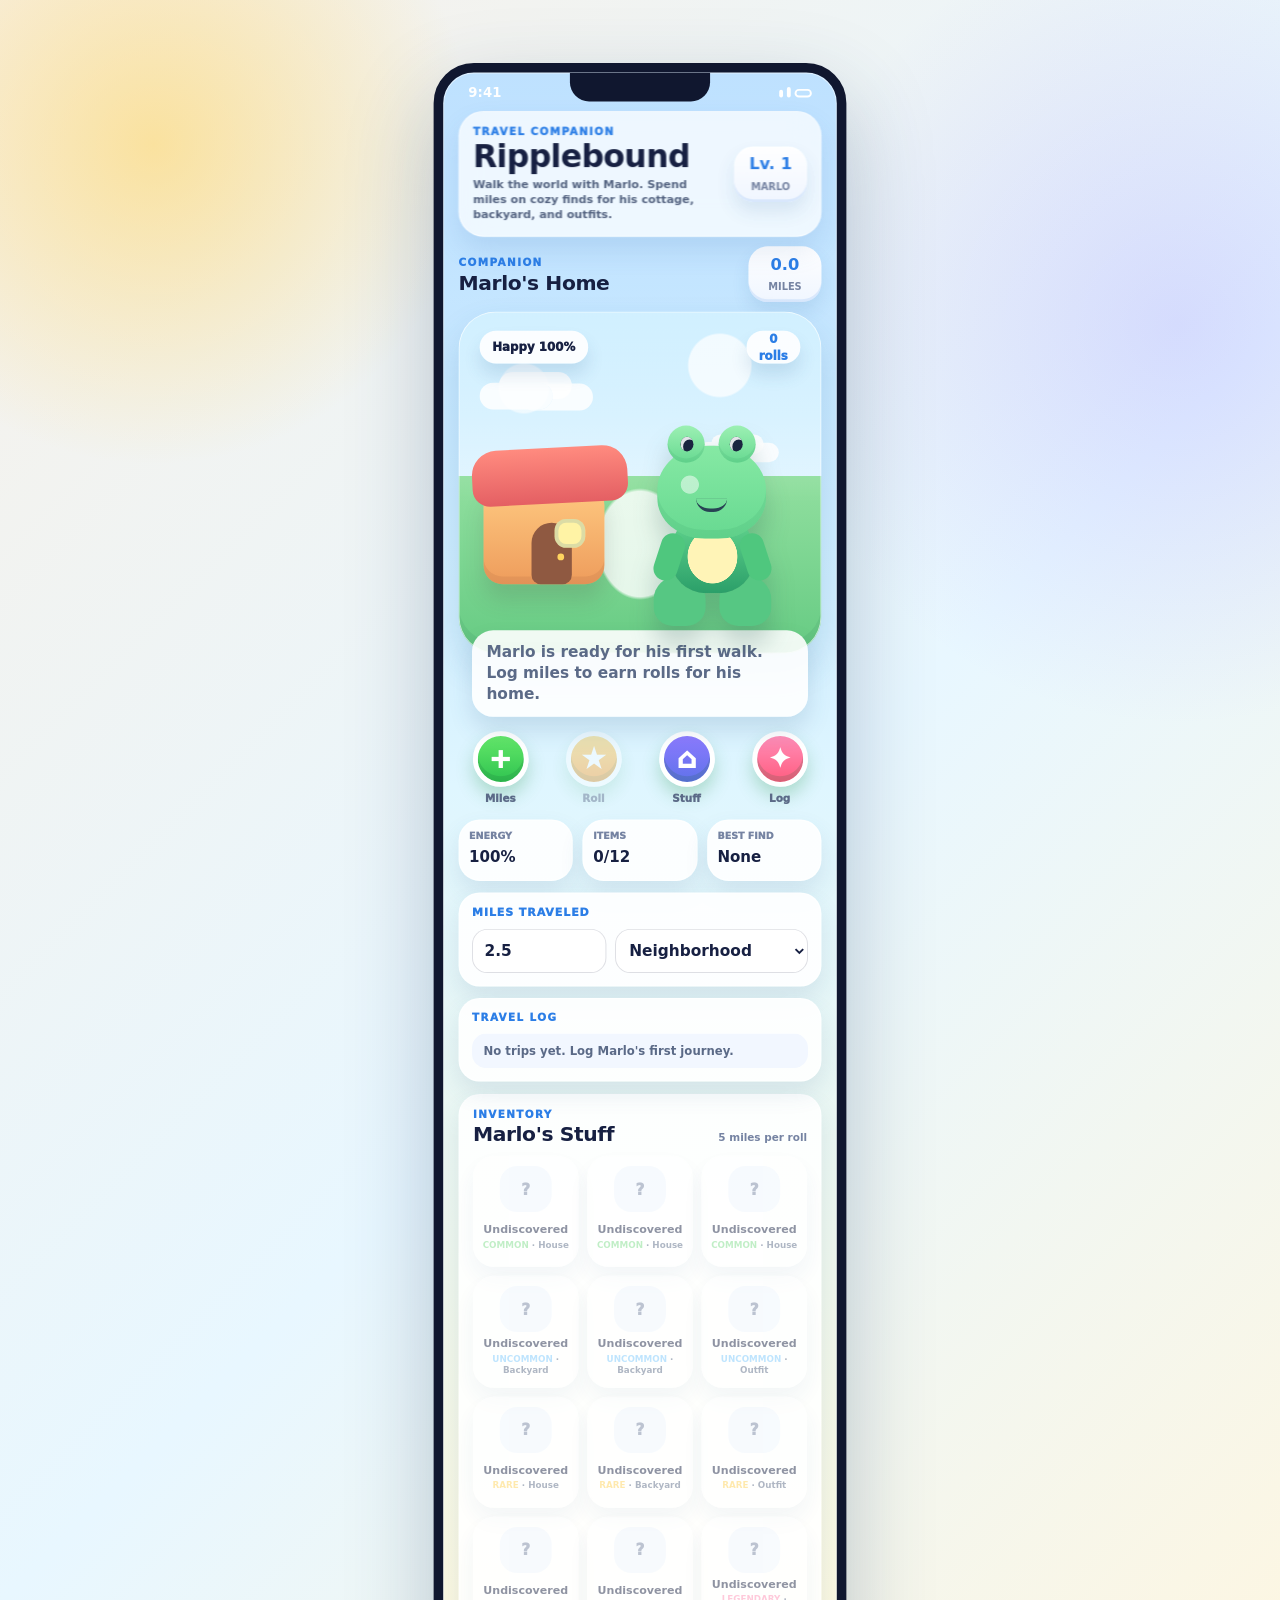
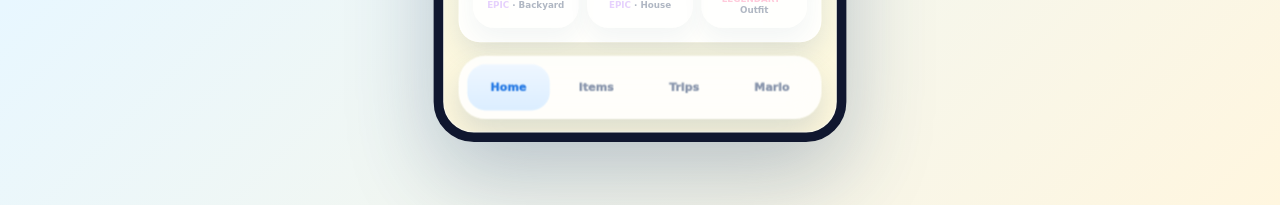
==== commit 73c92674: "Redesign Ripplebound as mobile app UI" ====
--- a/ripplebound/index.html
+++ b/ripplebound/index.html
@@ -8,31 +8,37 @@
     <meta property="og:title" content="Ripplebound" />
     <meta property="og:description" content="Travel with a frog companion, earn miles, and roll for items to build his home." />
     <meta property="og:type" content="website" />
-    <link rel="stylesheet" href="./styles.css?v=3" />
+    <link rel="stylesheet" href="./styles.css?v=4" />
   </head>
   <body>
-    <main class="app-shell">
-      <section class="hero-bar" aria-labelledby="appTitle">
-        <div>
-          <p class="eyebrow">Travel Companion</p>
-          <h1 id="appTitle">Ripplebound</h1>
-          <p class="tagline">Travel with your frog friend. Miles become little treasures for his house, backyard, and outfits.</p>
+    <main class="app-stage">
+      <section class="phone-shell" aria-labelledby="appTitle">
+        <div class="phone-status" aria-hidden="true">
+          <span>9:41</span>
+          <div><span></span><span></span><span></span></div>
         </div>
-        <div class="mini-frog" aria-hidden="true">
-          <span></span>
-        </div>
-      </section>
 
-      <section class="game-grid">
-        <div class="home-panel">
-          <div class="home-header">
+        <section class="hero-card" aria-labelledby="appTitle">
+          <div class="hero-copy">
+            <p class="eyebrow">Travel Companion</p>
+            <h1 id="appTitle">Ripplebound</h1>
+            <p class="tagline">Walk the world with Marlo. Spend miles on cozy finds for his cottage, backyard, and outfits.</p>
+          </div>
+          <div class="profile-pill">
+            <strong>Lv. 1</strong>
+            <span>Marlo</span>
+          </div>
+        </section>
+
+        <section class="home-panel">
+          <div class="top-hud">
             <div>
               <p class="eyebrow">Companion</p>
-              <h2>Marlo's Place</h2>
+              <h2>Marlo's Home</h2>
             </div>
             <div class="mile-chip">
               <strong id="totalMiles">0.0</strong>
-              <span>miles banked</span>
+              <span>miles</span>
             </div>
           </div>
 
@@ -58,18 +64,20 @@
                 <div class="frog-body"></div>
               </div>
             </div>
+            <div class="floating-badge mood-badge">Happy 100%</div>
+            <div class="floating-badge roll-badge"><span id="rollCount">0</span> rolls</div>
           </div>
 
           <div class="companion-note">
             <p id="companionMessage">Marlo is ready for his first walk. Log miles to earn rolls for his home.</p>
           </div>
-        </div>
+        </section>
 
         <aside class="control-panel" aria-label="Travel controls">
           <div class="stat-grid">
             <div>
-              <span>Rolls</span>
-              <strong id="rollCount">0</strong>
+              <span>Energy</span>
+              <strong>100%</strong>
             </div>
             <div>
               <span>Items</span>
@@ -79,6 +87,25 @@
               <span>Best Find</span>
               <strong id="bestFind">None</strong>
             </div>
+          </div>
+
+          <div class="action-dock" aria-label="Quick actions">
+            <button class="dock-button walk" type="submit" form="tripForm">
+              <span>+</span>
+              <small>Miles</small>
+            </button>
+            <button class="dock-button roll" id="rollButton" type="button">
+              <span>★</span>
+              <small>Roll</small>
+            </button>
+            <button class="dock-button house-tab" type="button" data-tab-target="collection">
+              <span>⌂</span>
+              <small>Stuff</small>
+            </button>
+            <button class="dock-button log-tab" type="button" data-tab-target="log">
+              <span>✦</span>
+              <small>Log</small>
+            </button>
           </div>
 
           <form class="trip-form" id="tripForm">
@@ -93,27 +120,31 @@
                 <option value="Transit">Airport / Train</option>
               </select>
             </div>
-            <button type="submit">Log Miles</button>
           </form>
 
-          <button class="roll-button" id="rollButton" type="button">
-            <span>Roll Item</span>
-            <small id="rollCost">Costs 5 miles</small>
-          </button>
-
-          <div class="travel-log">
+          <div class="travel-log app-panel" id="logPanel">
             <p class="eyebrow">Travel Log</p>
             <ul id="travelLog"></ul>
           </div>
         </aside>
-      </section>
 
-      <section class="collection-panel" aria-labelledby="collectionTitle">
-        <div class="section-heading">
-          <p class="eyebrow">Marlo's Stuff</p>
-          <h2 id="collectionTitle">Collection</h2>
-        </div>
-        <div class="collection-grid" id="collectionGrid"></div>
+        <section class="collection-panel app-panel" id="collectionPanel" aria-labelledby="collectionTitle">
+          <div class="section-heading">
+            <div>
+              <p class="eyebrow">Inventory</p>
+              <h2 id="collectionTitle">Marlo's Stuff</h2>
+            </div>
+            <small id="rollCost">5 miles per roll</small>
+          </div>
+          <div class="collection-grid" id="collectionGrid"></div>
+        </section>
+
+        <nav class="bottom-tabs" aria-label="App navigation">
+          <button class="active" type="button" data-tab-target="home">Home</button>
+          <button type="button" data-tab-target="collection">Items</button>
+          <button type="button" data-tab-target="log">Trips</button>
+          <button type="button" data-tab-target="profile">Marlo</button>
+        </nav>
       </section>
     </main>
 
@@ -127,6 +158,6 @@
       </div>
     </div>
 
-    <script src="./app.js?v=3"></script>
+    <script src="./app.js?v=4"></script>
   </body>
 </html>
--- a/ripplebound/styles.css
+++ b/ripplebound/styles.css
@@ -1,20 +1,23 @@
 :root {
-  --bg: #111812;
-  --panel: #203528;
-  --panel-2: #294633;
-  --grass: #7bbf61;
-  --grass-dark: #497f47;
-  --sky: #9fd7c6;
-  --cream: #fff3ce;
-  --text: #fff7de;
-  --muted: #d4d0aa;
-  --line: #08100b;
-  --gold: #ffd35a;
-  --frog: #6fcb5f;
-  --frog-dark: #3e8b49;
-  --pink: #ef8fad;
-  --blue: #6ca7e8;
-  --shadow: 8px 8px 0 rgba(0, 0, 0, 0.34);
+  --ink: #172042;
+  --muted: #7583a2;
+  --soft: #f8fbff;
+  --card: rgba(255, 255, 255, 0.9);
+  --blue: #77b9ff;
+  --blue-dark: #2c7ee6;
+  --sky: #cfeeff;
+  --mint: #8de7b7;
+  --mint-dark: #36a879;
+  --leaf: #4dc584;
+  --sand: #fff0c0;
+  --gold: #ffd45f;
+  --pink: #ff8eb8;
+  --purple: #8d7bff;
+  --frog: #67d991;
+  --frog-dark: #2b9f69;
+  --frog-belly: #fff4b7;
+  --line: rgba(23, 32, 66, 0.14);
+  --shadow: 0 22px 50px rgba(52, 91, 142, 0.18);
 }
 
 * {
@@ -23,24 +26,24 @@
 
 html {
   min-height: 100%;
-  background: var(--bg);
+  background: #eef6ff;
 }
 
 body {
   min-height: 100%;
   margin: 0;
   background:
-    linear-gradient(rgba(255, 243, 206, 0.05) 2px, transparent 2px) 0 0 / 18px 18px,
-    radial-gradient(circle at 50% 0, rgba(159, 215, 198, 0.24), transparent 34rem),
-    var(--bg);
-  color: var(--text);
+    radial-gradient(circle at 12% 8%, rgba(255, 212, 95, 0.55), transparent 20rem),
+    radial-gradient(circle at 92% 18%, rgba(141, 123, 255, 0.22), transparent 25rem),
+    linear-gradient(135deg, #f7f1e9 0%, #e8f7ff 52%, #fff6df 100%);
+  color: var(--ink);
   font-family:
-    ui-monospace,
-    "SFMono-Regular",
-    "Menlo",
-    "Monaco",
-    "Consolas",
-    monospace;
+    Inter,
+    ui-rounded,
+    "SF Pro Rounded",
+    "Avenir Next",
+    system-ui,
+    sans-serif;
 }
 
 button,
@@ -60,321 +63,402 @@
   margin: 0;
 }
 
-.app-shell {
-  width: min(1180px, calc(100% - 28px));
-  margin: 0 auto;
-  padding: 26px 0 42px;
-}
-
-.hero-bar,
-.home-panel,
-.control-panel,
-.collection-panel {
-  border: 4px solid var(--line);
-  background: var(--panel);
-  box-shadow: var(--shadow);
-}
-
-.hero-bar {
-  display: grid;
-  grid-template-columns: minmax(0, 1fr) 118px;
-  gap: 18px;
-  align-items: center;
-  margin-bottom: 18px;
-  padding: 22px;
-}
-
-.eyebrow {
-  color: var(--gold);
-  font-size: 0.78rem;
-  font-weight: 950;
-  letter-spacing: 0.12em;
-  text-transform: uppercase;
-}
-
-h1 {
-  color: var(--cream);
-  font-size: clamp(3rem, 10vw, 6.8rem);
-  line-height: 0.88;
-  text-transform: uppercase;
-  text-shadow: 5px 5px 0 var(--frog-dark), 9px 9px 0 #08100b;
-}
-
-.tagline {
-  max-width: 720px;
-  margin-top: 12px;
-  color: var(--muted);
-  font-size: clamp(0.95rem, 2vw, 1.18rem);
-  font-weight: 850;
-  line-height: 1.45;
-}
-
-.mini-frog {
-  display: grid;
-  place-items: center;
-  min-height: 98px;
-  border: 4px solid var(--line);
-  background: #17271e;
-}
-
-.mini-frog span,
-.frog-face {
+.app-stage {
+  min-height: 100vh;
+  display: grid;
+  place-items: start center;
+  padding: 28px 18px;
+}
+
+.phone-shell {
   position: relative;
-  display: block;
-  width: 74px;
-  height: 58px;
-  border: 4px solid var(--line);
-  background: var(--frog);
-  box-shadow: 6px 6px 0 rgba(0, 0, 0, 0.22);
-}
-
-.mini-frog span::before,
-.mini-frog span::after {
+  width: min(430px, 100%);
+  min-height: 860px;
+  overflow: hidden;
+  border: 10px solid #10172f;
+  border-radius: 42px;
+  background:
+    linear-gradient(180deg, rgba(255, 255, 255, 0.26), transparent 34%),
+    linear-gradient(180deg, #a8d7ff 0%, #dff6ff 43%, #fff8dc 100%);
+  box-shadow:
+    0 36px 90px rgba(37, 65, 105, 0.28),
+    inset 0 0 0 1px rgba(255, 255, 255, 0.55);
+}
+
+.phone-shell::before {
   content: "";
   position: absolute;
-  top: -18px;
-  width: 24px;
-  height: 24px;
-  border: 4px solid var(--line);
-  background: var(--frog);
-}
-
-.mini-frog span::before {
-  left: 6px;
-}
-
-.mini-frog span::after {
-  right: 6px;
-}
-
-.game-grid {
-  display: grid;
-  grid-template-columns: minmax(0, 1fr) 340px;
-  gap: 18px;
-  align-items: start;
-}
-
-.home-panel,
-.control-panel,
-.collection-panel {
-  padding: 16px;
-}
-
-.home-header {
+  z-index: 8;
+  top: 0;
+  left: 50%;
+  width: 146px;
+  height: 30px;
+  border-radius: 0 0 20px 20px;
+  background: #10172f;
+  transform: translateX(-50%);
+}
+
+.phone-status {
+  position: relative;
+  z-index: 9;
   display: flex;
   align-items: center;
   justify-content: space-between;
-  gap: 16px;
-  margin-bottom: 12px;
-}
-
-.home-header h2,
+  height: 40px;
+  padding: 0 26px;
+  color: #fff;
+  font-size: 0.86rem;
+  font-weight: 900;
+  letter-spacing: 0.01em;
+}
+
+.phone-status div {
+  display: flex;
+  gap: 4px;
+  align-items: end;
+}
+
+.phone-status div span {
+  display: block;
+  width: 4px;
+  border-radius: 999px;
+  background: #fff;
+}
+
+.phone-status div span:nth-child(1) {
+  height: 8px;
+}
+
+.phone-status div span:nth-child(2) {
+  height: 11px;
+}
+
+.phone-status div span:nth-child(3) {
+  width: 18px;
+  height: 9px;
+  border: 2px solid #fff;
+  background: transparent;
+}
+
+.hero-card {
+  position: relative;
+  z-index: 2;
+  display: grid;
+  grid-template-columns: minmax(0, 1fr) auto;
+  gap: 14px;
+  align-items: center;
+  margin: 0 16px 10px;
+  padding: 14px;
+  border: 1px solid rgba(255, 255, 255, 0.68);
+  border-radius: 26px;
+  background: rgba(255, 255, 255, 0.72);
+  box-shadow: 0 14px 28px rgba(68, 117, 179, 0.15);
+  backdrop-filter: blur(14px);
+}
+
+.eyebrow {
+  color: var(--blue-dark);
+  font-size: 0.68rem;
+  font-weight: 950;
+  letter-spacing: 0.13em;
+  text-transform: uppercase;
+}
+
+h1 {
+  margin-top: 4px;
+  color: var(--ink);
+  font-size: 2.05rem;
+  line-height: 0.92;
+  letter-spacing: -0.02em;
+}
+
+.tagline {
+  max-width: 260px;
+  margin-top: 7px;
+  color: #52617f;
+  font-size: 0.73rem;
+  font-weight: 750;
+  line-height: 1.35;
+}
+
+.profile-pill,
+.mile-chip {
+  display: grid;
+  place-items: center;
+  min-width: 76px;
+  min-height: 58px;
+  padding: 7px 10px;
+  border-radius: 20px;
+  background: linear-gradient(180deg, #fff, #f0f6ff);
+  box-shadow: inset 0 -3px 0 rgba(44, 126, 230, 0.12), 0 10px 18px rgba(41, 95, 158, 0.12);
+  text-align: center;
+}
+
+.profile-pill strong,
+.mile-chip strong {
+  color: var(--blue-dark);
+  font-size: 1.06rem;
+  line-height: 1;
+}
+
+.profile-pill span,
+.mile-chip span {
+  color: var(--muted);
+  font-size: 0.64rem;
+  font-weight: 900;
+  text-transform: uppercase;
+}
+
+.home-panel {
+  position: relative;
+  z-index: 1;
+  padding: 0 16px;
+}
+
+.top-hud {
+  display: flex;
+  align-items: center;
+  justify-content: space-between;
+  gap: 12px;
+  margin-bottom: 10px;
+}
+
+.top-hud h2,
 .section-heading h2 {
-  color: var(--cream);
-  font-size: clamp(1.6rem, 4vw, 2.8rem);
+  margin-top: 3px;
+  color: var(--ink);
+  font-size: 1.32rem;
   line-height: 1;
-  text-transform: uppercase;
-}
-
-.mile-chip {
-  display: grid;
-  min-width: 116px;
-  padding: 10px;
-  border: 3px solid var(--line);
-  background: var(--gold);
-  color: #08100b;
-  text-align: center;
-  text-transform: uppercase;
-}
-
-.mile-chip strong {
-  font-size: 1.35rem;
-}
-
-.mile-chip span {
-  font-size: 0.62rem;
-  font-weight: 950;
+  letter-spacing: -0.02em;
 }
 
 .frog-yard {
   position: relative;
-  min-height: 520px;
+  min-height: 356px;
   overflow: hidden;
-  border: 4px solid var(--line);
+  border-radius: 38px;
   background:
-    linear-gradient(transparent 68%, rgba(8, 16, 11, 0.2) 68%),
-    var(--sky);
+    radial-gradient(ellipse at 50% 68%, rgba(255, 255, 255, 0.82) 0 16%, transparent 17%),
+    linear-gradient(180deg, #b9e8ff 0%, #dff4ff 48%, #91df9f 48%, #66cb83 100%);
+  box-shadow:
+    inset 0 0 0 1px rgba(255, 255, 255, 0.65),
+    inset 0 -12px 0 rgba(29, 108, 84, 0.1),
+    0 18px 34px rgba(42, 113, 153, 0.18);
 }
 
 .sky {
   position: absolute;
-  inset: 0 0 42%;
+  inset: 0 0 44%;
   background:
-    linear-gradient(rgba(255, 255, 255, 0.12) 2px, transparent 2px) 0 0 / 42px 42px,
-    linear-gradient(180deg, #9fd7c6, #cfecc6);
+    radial-gradient(circle at 18% 40%, rgba(255, 255, 255, 0.58) 0 25px, transparent 27px),
+    radial-gradient(circle at 72% 28%, rgba(255, 255, 255, 0.72) 0 32px, transparent 34px),
+    linear-gradient(180deg, rgba(255, 255, 255, 0.35), transparent);
 }
 
 .cloud {
   position: absolute;
   z-index: 1;
-  width: 92px;
+  width: 76px;
+  height: 28px;
+  border-radius: 999px;
+  background: rgba(255, 255, 255, 0.86);
+  box-shadow:
+    20px -11px 0 rgba(255, 255, 255, 0.86),
+    42px 1px 0 rgba(255, 255, 255, 0.86);
+}
+
+.cloud-one {
+  left: 22px;
+  top: 74px;
+}
+
+.cloud-two {
+  right: 64px;
+  top: 132px;
+  transform: scale(0.72);
+}
+
+.house {
+  position: absolute;
+  z-index: 2;
+  left: 26px;
+  bottom: 72px;
+  width: 126px;
+  height: 106px;
+  border-radius: 24px 24px 20px 20px;
+  background: linear-gradient(180deg, #ffcb82, #ee9c5c);
+  box-shadow: 0 16px 22px rgba(73, 80, 68, 0.18), inset 0 -8px 0 rgba(139, 72, 51, 0.12);
+}
+
+.roof {
+  position: absolute;
+  left: -12px;
+  top: -36px;
+  width: 162px;
+  height: 58px;
+  border-radius: 26px 26px 18px 18px;
+  background: linear-gradient(180deg, #ff8b7f, #e45f63);
+  transform: rotate(-3deg);
+}
+
+.door {
+  position: absolute;
+  left: 50px;
+  bottom: 0;
+  width: 42px;
+  height: 64px;
+  border-radius: 22px 22px 10px 10px;
+  background: #8f5941;
+}
+
+.door::after {
+  content: "";
+  position: absolute;
+  top: 32px;
+  right: 8px;
+  width: 7px;
+  height: 7px;
+  border-radius: 50%;
+  background: var(--gold);
+}
+
+.window {
+  position: absolute;
+  right: 20px;
+  top: 38px;
+  width: 32px;
   height: 30px;
-  background: rgba(255, 255, 255, 0.86);
-  box-shadow: 24px -12px 0 rgba(255, 255, 255, 0.86), 48px 0 0 rgba(255, 255, 255, 0.86);
-}
-
-.cloud-one {
-  left: 8%;
-  top: 13%;
-}
-
-.cloud-two {
-  right: 18%;
-  top: 22%;
-  transform: scale(0.78);
-}
-
-.frog-yard::after {
-  content: "";
-  position: absolute;
-  inset: 55% 0 0;
+  border-radius: 12px;
+  background: #fff3a5;
+  box-shadow: inset 0 0 0 4px rgba(64, 118, 165, 0.18);
+}
+
+.frog-stage {
+  position: absolute;
+  z-index: 5;
+  right: 28px;
+  bottom: 42px;
+  width: 190px;
+  height: 220px;
+  transform: scale(0.9);
+  transform-origin: bottom right;
+}
+
+.frog {
+  position: absolute;
+  inset: 0;
+  filter: drop-shadow(0 22px 14px rgba(31, 83, 72, 0.22));
+  animation: frogBreathe 2.4s ease-in-out infinite;
+}
+
+.frog-face {
+  position: absolute;
+  left: 31px;
+  top: 26px;
+  z-index: 3;
+  width: 126px;
+  height: 108px;
+  border-radius: 48% 48% 44% 44%;
   background:
-    linear-gradient(rgba(255, 255, 255, 0.07) 2px, transparent 2px) 0 0 / 32px 32px,
-    linear-gradient(135deg, var(--grass), var(--grass-dark));
-}
-
-.house {
-  position: absolute;
-  z-index: 2;
-  left: 8%;
-  bottom: 18%;
-  width: 220px;
-  height: 150px;
-  border: 5px solid var(--line);
-  background: #d89b62;
-  box-shadow: 8px 8px 0 rgba(0, 0, 0, 0.2);
-}
-
-.roof {
-  position: absolute;
-  left: -20px;
-  top: -58px;
-  width: 260px;
-  height: 64px;
-  border: 5px solid var(--line);
-  background: #8b4b38;
-  clip-path: polygon(50% 0, 100% 100%, 0 100%);
-}
-
-.door {
-  position: absolute;
-  left: 84px;
-  bottom: 0;
-  width: 54px;
-  height: 80px;
-  border: 4px solid var(--line);
-  background: #6d4733;
-}
-
-.window {
-  position: absolute;
-  right: 26px;
-  top: 42px;
-  width: 42px;
-  height: 34px;
-  border: 4px solid var(--line);
-  background: #ffe9a6;
-}
-
-.frog-stage {
-  position: absolute;
-  z-index: 4;
-  right: 16%;
-  bottom: 16%;
-  width: 170px;
-  height: 166px;
-}
-
-.frog {
-  position: absolute;
-  inset: 0;
-  animation: frogBreathe 1.6s steps(2, end) infinite;
-}
-
-.frog-face {
-  position: absolute;
-  left: 30px;
-  top: 8px;
-  z-index: 2;
-  width: 112px;
-  height: 92px;
-  background: var(--frog);
+    radial-gradient(circle at 30% 42%, rgba(255, 255, 255, 0.5) 0 10px, transparent 11px),
+    linear-gradient(180deg, #86e9a4, var(--frog));
+  box-shadow: inset 0 -10px 0 rgba(29, 128, 78, 0.1);
 }
 
 .frog-face::before,
 .frog-face::after {
   content: "";
   position: absolute;
-  top: -30px;
+  top: -23px;
+  width: 43px;
+  height: 43px;
+  border-radius: 50%;
+  background: linear-gradient(180deg, #9cf0b3, var(--frog));
+  box-shadow: inset 0 -5px 0 rgba(29, 128, 78, 0.1);
+}
+
+.frog-face::before {
+  left: 12px;
+}
+
+.frog-face::after {
+  right: 12px;
+}
+
+.eye {
+  position: absolute;
+  top: -10px;
+  z-index: 5;
+  width: 15px;
+  height: 17px;
+  border-radius: 50%;
+  background: #1b2440;
+  box-shadow: inset 3px 3px 0 rgba(255, 255, 255, 0.88);
+}
+
+.eye.left {
+  left: 27px;
+}
+
+.eye.right {
+  right: 27px;
+}
+
+.smile {
+  position: absolute;
+  left: 45px;
+  bottom: 31px;
   width: 36px;
-  height: 36px;
-  border: 4px solid var(--line);
-  background: var(--frog);
-}
-
-.frog-face::before {
-  left: 10px;
-}
-
-.frog-face::after {
-  right: 10px;
-}
-
-.eye {
-  position: absolute;
-  top: -18px;
-  z-index: 4;
-  width: 9px;
-  height: 9px;
-  background: #08100b;
-}
-
-.eye.left {
-  left: 24px;
-}
-
-.eye.right {
-  right: 24px;
-}
-
-.smile {
-  position: absolute;
-  left: 42px;
-  bottom: 24px;
+  height: 16px;
+  border-bottom: 4px solid #284354;
+  border-radius: 0 0 36px 36px;
+}
+
+.frog-body {
+  position: absolute;
+  left: 47px;
+  top: 103px;
+  width: 96px;
+  height: 94px;
+  border-radius: 48% 48% 42% 42%;
+  background:
+    radial-gradient(ellipse at 50% 55%, var(--frog-belly) 0 42%, transparent 43%),
+    linear-gradient(180deg, var(--frog), var(--frog-dark));
+  box-shadow:
+    -38px 56px 0 -18px #56c783,
+    38px 56px 0 -18px #56c783;
+}
+
+.frog-body::before,
+.frog-body::after {
+  content: "";
+  position: absolute;
+  top: 24px;
   width: 28px;
-  height: 8px;
-  border-bottom: 4px solid #08100b;
-}
-
-.frog-body {
-  position: absolute;
-  left: 42px;
-  top: 82px;
-  width: 88px;
-  height: 68px;
-  border: 4px solid var(--line);
-  background: var(--frog-dark);
-  box-shadow: -24px 28px 0 var(--frog), 24px 28px 0 var(--frog);
+  height: 56px;
+  border-radius: 999px;
+  background: #4fc77e;
+}
+
+.frog-body::before {
+  left: -16px;
+  transform: rotate(18deg);
+}
+
+.frog-body::after {
+  right: -16px;
+  transform: rotate(-18deg);
 }
 
 .frog-hat {
   position: absolute;
-  left: 44px;
-  top: -4px;
-  z-index: 6;
-  min-width: 78px;
-  min-height: 22px;
-  color: #08100b;
+  left: 50px;
+  top: 6px;
+  z-index: 7;
+  min-width: 90px;
+  min-height: 24px;
+  border-radius: 999px;
+  color: var(--ink);
   font-size: 0.58rem;
   font-weight: 950;
   text-align: center;
@@ -384,101 +468,127 @@
 .frog[data-outfit="hat"] .frog-hat,
 .frog[data-outfit="scarf"] .frog-hat,
 .frog[data-outfit="cape"] .frog-hat {
-  border: 3px solid var(--line);
+  padding: 6px 10px;
   background: var(--gold);
+  box-shadow: 0 8px 12px rgba(59, 89, 61, 0.15);
 }
 
 .frog[data-outfit="scarf"] .frog-hat {
-  top: 88px;
+  top: 118px;
+  left: 52px;
+  background: var(--pink);
+}
+
+.frog[data-outfit="cape"] .frog-hat {
+  top: 138px;
   left: 38px;
-  background: var(--pink);
-}
-
-.frog[data-outfit="cape"] .frog-hat {
-  top: 102px;
-  left: 28px;
   width: 116px;
-  background: #dce9ff;
+  background: #edf2ff;
+}
+
+.floating-badge {
+  position: absolute;
+  z-index: 7;
+  display: grid;
+  place-items: center;
+  min-height: 34px;
+  padding: 0 13px;
+  border-radius: 999px;
+  background: rgba(255, 255, 255, 0.9);
+  color: var(--ink);
+  font-size: 0.77rem;
+  font-weight: 950;
+  box-shadow: 0 12px 18px rgba(40, 92, 144, 0.14);
+}
+
+.mood-badge {
+  left: 22px;
+  top: 20px;
+}
+
+.roll-badge {
+  right: 22px;
+  top: 20px;
+  color: var(--blue-dark);
 }
 
 .placed {
   position: absolute;
-  z-index: 5;
+  z-index: 6;
 }
 
 .house-place.place-1 {
-  left: 13%;
-  bottom: 30%;
+  left: 52px;
+  bottom: 146px;
 }
 
 .house-place.place-2 {
-  left: 22%;
-  bottom: 31%;
+  left: 116px;
+  bottom: 150px;
 }
 
 .house-place.place-3 {
-  left: 10%;
-  bottom: 44%;
+  left: 58px;
+  bottom: 210px;
 }
 
 .house-place.place-4 {
-  left: 27%;
-  bottom: 44%;
+  left: 120px;
+  bottom: 206px;
 }
 
 .yard-place.place-1 {
-  left: 42%;
-  bottom: 15%;
+  left: 178px;
+  bottom: 50px;
 }
 
 .yard-place.place-2 {
-  left: 54%;
-  bottom: 20%;
+  left: 250px;
+  bottom: 58px;
 }
 
 .yard-place.place-3 {
-  left: 70%;
-  bottom: 12%;
+  left: 325px;
+  bottom: 74px;
 }
 
 .yard-place.place-4 {
-  left: 37%;
-  bottom: 30%;
+  left: 188px;
+  bottom: 190px;
 }
 
 .yard-place.place-5 {
-  left: 82%;
-  bottom: 27%;
+  left: 318px;
+  bottom: 186px;
 }
 
 .item-icon {
   position: relative;
   display: inline-block;
-  width: 38px;
-  height: 38px;
-  border: 3px solid var(--line);
+  width: 36px;
+  height: 36px;
+  border-radius: 14px;
   background: var(--rarity-color, var(--gold));
-  box-shadow: 4px 4px 0 rgba(0, 0, 0, 0.2);
+  box-shadow:
+    inset 0 4px 0 rgba(255, 255, 255, 0.35),
+    0 10px 12px rgba(47, 88, 67, 0.16);
 }
 
 .item-icon.rug {
   width: 54px;
   height: 28px;
-  background: repeating-linear-gradient(90deg, var(--pink) 0 10px, var(--cream) 10px 18px);
+  background: repeating-linear-gradient(90deg, var(--pink) 0 10px, #fff 10px 18px);
 }
 
 .item-icon.lamp::after {
   content: "";
   position: absolute;
   left: 13px;
-  top: 24px;
+  top: 23px;
   width: 10px;
   height: 18px;
-  background: #6d4733;
-}
-
-.item-icon.kettle {
-  border-radius: 0;
+  border-radius: 5px;
+  background: #7d5543;
 }
 
 .item-icon.kettle::after,
@@ -486,90 +596,109 @@
 .item-icon.star::after {
   content: "";
   position: absolute;
-  inset: 9px;
-  background: var(--cream);
+  inset: 10px;
+  border-radius: 6px;
+  background: #fff;
 }
 
 .item-icon.flower::after {
   content: "";
   position: absolute;
-  left: 11px;
+  left: 12px;
   top: -13px;
   width: 10px;
   height: 28px;
-  background: #ff91b8;
-  box-shadow: -10px 6px 0 #ff91b8, 10px 6px 0 #ff91b8;
+  border-radius: 999px;
+  background: #ff6fa8;
+  box-shadow: -10px 6px 0 #ff6fa8, 10px 6px 0 #ff6fa8;
 }
 
 .item-icon.stone {
-  background: #8c9a8d;
+  border-radius: 50%;
+  background: #91a69b;
 }
 
 .item-icon.hat {
   height: 24px;
   margin-top: 8px;
+  border-radius: 18px 18px 8px 8px;
 }
 
 .item-icon.bench {
   width: 58px;
   height: 24px;
-  background: #8b4b38;
+  border-radius: 10px;
+  background: #9f7050;
 }
 
 .item-icon.scarf {
   width: 56px;
   height: 18px;
+  border-radius: 999px;
   background: var(--pink);
 }
 
 .item-icon.bridge {
   width: 66px;
   height: 28px;
-  border-radius: 30px 30px 0 0;
-  background: #8b4b38;
+  border-radius: 30px 30px 8px 8px;
+  background: #9f7050;
 }
 
 .item-icon.cape {
   width: 46px;
   height: 50px;
+  border-radius: 24px 24px 10px 10px;
   background: #dce9ff;
-  clip-path: polygon(50% 0, 100% 100%, 0 100%);
 }
 
 .companion-note {
-  min-height: 62px;
-  margin-top: 12px;
-  padding: 14px;
-  border: 3px solid var(--line);
-  background: #182a20;
+  position: relative;
+  z-index: 4;
+  margin: -24px 14px 0;
+  padding: 12px 15px;
+  border-radius: 22px;
+  background: rgba(255, 255, 255, 0.9);
+  box-shadow: 0 14px 24px rgba(47, 87, 130, 0.15);
 }
 
 .companion-note p,
 .travel-log li,
 .collection-card p,
 .reveal-card p:not(.eyebrow) {
-  color: var(--muted);
-  font-weight: 850;
-  line-height: 1.45;
+  color: #5b6a87;
+  font-weight: 750;
+  line-height: 1.36;
 }
 
 .control-panel {
   display: grid;
-  gap: 16px;
+  gap: 12px;
+  padding: 12px 16px 0;
 }
 
 .stat-grid {
   display: grid;
   grid-template-columns: repeat(3, minmax(0, 1fr));
-  gap: 8px;
+  gap: 10px;
+  order: 2;
+}
+
+.stat-grid div,
+.app-panel,
+.collection-card,
+.trip-form {
+  border: 1px solid rgba(255, 255, 255, 0.72);
+  border-radius: 22px;
+  background: var(--card);
+  box-shadow: 0 12px 24px rgba(57, 98, 144, 0.12);
 }
 
 .stat-grid div {
   display: grid;
-  gap: 4px;
+  gap: 5px;
+  min-height: 64px;
   padding: 10px;
-  border: 3px solid var(--line);
-  background: #182a20;
 }
 
 .stat-grid span {
@@ -580,88 +709,118 @@
 }
 
 .stat-grid strong {
-  color: var(--gold);
-  font-size: 1.02rem;
+  color: var(--ink);
+  font-size: 0.98rem;
+  line-height: 1.05;
+}
+
+.action-dock {
+  display: grid;
+  grid-template-columns: repeat(4, minmax(0, 1fr));
+  gap: 10px;
+  order: 1;
+  padding: 2px 0;
+}
+
+.dock-button {
+  display: grid;
+  justify-items: center;
+  gap: 6px;
+  border: 0;
+  background: transparent;
+  color: var(--ink);
+  font-weight: 950;
+}
+
+.dock-button span {
+  display: grid;
+  place-items: center;
+  width: 58px;
+  height: 58px;
+  border: 5px solid #fff;
+  border-radius: 50%;
+  background: linear-gradient(180deg, #64e869, #2fc350);
+  color: #fff;
+  font-size: 1.78rem;
+  box-shadow:
+    0 10px 18px rgba(43, 151, 74, 0.28),
+    inset 0 -6px 0 rgba(20, 92, 54, 0.16);
+}
+
+.dock-button.roll span {
+  background: linear-gradient(180deg, #ffcf57, #ff9e38);
+}
+
+.dock-button.house-tab span {
+  background: linear-gradient(180deg, #8d7bff, #5f72ea);
+}
+
+.dock-button.log-tab span {
+  background: linear-gradient(180deg, #ff8eb8, #ff5d80);
+}
+
+.dock-button small {
+  font-size: 0.68rem;
+  color: #5b6a87;
+}
+
+.dock-button:disabled {
+  opacity: 0.45;
+  cursor: default;
 }
 
 .trip-form {
   display: grid;
   gap: 10px;
+  order: 3;
+  padding: 13px;
 }
 
 .trip-form label {
-  color: var(--gold);
-  font-size: 0.78rem;
+  color: var(--blue-dark);
+  font-size: 0.72rem;
   font-weight: 950;
-  letter-spacing: 0.1em;
+  letter-spacing: 0.08em;
   text-transform: uppercase;
 }
 
 .trip-row {
   display: grid;
-  grid-template-columns: 0.8fr 1.2fr;
-  gap: 8px;
+  grid-template-columns: 0.82fr 1.18fr;
+  gap: 9px;
 }
 
 input,
 select {
   width: 100%;
   min-height: 46px;
-  border: 3px solid var(--line);
-  border-radius: 0;
-  background: var(--cream);
-  color: #08100b;
-  font-weight: 900;
+  border: 1px solid var(--line);
+  border-radius: 16px;
+  background: #fff;
+  color: var(--ink);
+  font-weight: 850;
+  outline: none;
 }
 
 input {
+  padding: 0 12px;
+}
+
+select {
   padding: 0 10px;
 }
 
-select {
-  padding: 0 8px;
-}
-
-.trip-form button,
-.roll-button,
-.reveal-card button {
-  min-height: 52px;
-  border: 3px solid var(--line);
-  border-radius: 0;
-  background: var(--gold);
-  color: #08100b;
-  font-weight: 950;
-  text-transform: uppercase;
-  box-shadow: 5px 5px 0 rgba(0, 0, 0, 0.35);
-}
-
-.roll-button {
-  display: grid;
-  gap: 3px;
-  place-items: center;
-  min-height: 78px;
-  background: var(--pink);
-}
-
-.roll-button:disabled {
-  background: #435342;
-  color: #9ba797;
-  cursor: default;
-}
-
-.roll-button small {
-  font-size: 0.66rem;
-}
-
 .travel-log {
   display: grid;
   gap: 10px;
+  order: 4;
+  padding: 13px;
 }
 
 .travel-log ul {
   display: grid;
   gap: 8px;
-  max-height: 180px;
+  max-height: 112px;
   overflow: auto;
   margin: 0;
   padding: 0;
@@ -669,14 +828,15 @@
 }
 
 .travel-log li {
-  padding: 10px;
-  border: 3px solid var(--line);
-  background: #182a20;
-  font-size: 0.75rem;
+  padding: 10px 12px;
+  border-radius: 15px;
+  background: #f2f7ff;
+  font-size: 0.76rem;
 }
 
 .collection-panel {
-  margin-top: 18px;
+  margin: 13px 16px 94px;
+  padding: 14px;
 }
 
 .section-heading {
@@ -684,54 +844,92 @@
   justify-content: space-between;
   gap: 12px;
   align-items: end;
-  margin-bottom: 14px;
+  margin-bottom: 12px;
+}
+
+.section-heading small {
+  color: var(--muted);
+  font-size: 0.68rem;
+  font-weight: 900;
+  text-align: right;
 }
 
 .collection-grid {
   display: grid;
-  grid-template-columns: repeat(auto-fit, minmax(180px, 1fr));
-  gap: 10px;
+  grid-template-columns: repeat(3, minmax(0, 1fr));
+  gap: 9px;
 }
 
 .collection-card {
   display: grid;
-  grid-template-columns: 58px 1fr;
-  gap: 10px;
-  align-items: center;
-  min-height: 88px;
-  padding: 10px;
-  border: 3px solid var(--line);
-  background: #182a20;
+  gap: 6px;
+  justify-items: center;
+  min-height: 116px;
+  padding: 10px 7px;
+  text-align: center;
 }
 
 .collection-card.locked {
-  opacity: 0.45;
+  opacity: 0.48;
 }
 
 .item-preview-small {
   display: grid;
   place-items: center;
-  width: 58px;
+  width: 54px;
   height: 48px;
-  background: rgba(255, 255, 255, 0.07);
+  border-radius: 18px;
+  background: #f0f6ff;
   color: var(--muted);
   font-weight: 950;
 }
 
 .collection-card h3 {
-  color: var(--cream);
-  font-size: 0.92rem;
-  line-height: 1.1;
+  color: var(--ink);
+  font-size: 0.72rem;
+  line-height: 1.08;
 }
 
 .collection-card p {
-  margin-top: 5px;
-  font-size: 0.68rem;
+  margin-top: 3px;
+  font-size: 0.57rem;
 }
 
 .rarity {
-  color: var(--rarity-color, var(--gold));
+  color: var(--rarity-color, var(--blue-dark));
   text-transform: uppercase;
+}
+
+.bottom-tabs {
+  position: absolute;
+  z-index: 10;
+  left: 16px;
+  right: 16px;
+  bottom: 14px;
+  display: grid;
+  grid-template-columns: repeat(4, minmax(0, 1fr));
+  gap: 6px;
+  padding: 9px;
+  border-radius: 28px;
+  background: rgba(255, 255, 255, 0.86);
+  box-shadow: 0 16px 32px rgba(53, 98, 148, 0.18);
+  backdrop-filter: blur(14px);
+}
+
+.bottom-tabs button {
+  min-height: 48px;
+  border: 0;
+  border-radius: 19px;
+  background: transparent;
+  color: #8a96ad;
+  font-size: 0.72rem;
+  font-weight: 950;
+}
+
+.bottom-tabs button.active,
+.bottom-tabs button:focus-visible {
+  background: linear-gradient(180deg, #eff7ff, #dceeff);
+  color: var(--blue-dark);
 }
 
 .reveal-modal {
@@ -741,7 +939,8 @@
   display: none;
   place-items: center;
   padding: 18px;
-  background: rgba(8, 16, 11, 0.82);
+  background: rgba(25, 33, 58, 0.58);
+  backdrop-filter: blur(12px);
 }
 
 .reveal-modal.open {
@@ -752,15 +951,13 @@
   display: grid;
   justify-items: center;
   gap: 14px;
-  width: min(420px, 100%);
-  padding: 26px;
-  border: 4px solid var(--line);
-  background:
-    linear-gradient(rgba(255, 243, 206, 0.06) 2px, transparent 2px) 0 0 / 14px 14px,
-    var(--panel);
+  width: min(360px, 100%);
+  padding: 28px 24px;
+  border-radius: 34px;
+  background: rgba(255, 255, 255, 0.96);
   box-shadow: var(--shadow);
   text-align: center;
-  animation: revealPop 480ms steps(4, end);
+  animation: revealPop 420ms cubic-bezier(0.18, 0.88, 0.32, 1.25);
 }
 
 .item-preview {
@@ -768,8 +965,8 @@
   place-items: center;
   width: 150px;
   height: 116px;
-  border: 4px solid var(--line);
-  background: #17271e;
+  border-radius: 34px;
+  background: linear-gradient(180deg, #eaf7ff, #fff6da);
 }
 
 .item-preview .item-icon {
@@ -777,82 +974,113 @@
 }
 
 .reveal-card h2 {
-  color: var(--gold);
-  font-size: clamp(1.8rem, 7vw, 3rem);
-  line-height: 1;
-  text-transform: uppercase;
+  color: var(--ink);
+  font-size: 2.3rem;
+  line-height: 0.95;
+  letter-spacing: -0.03em;
+}
+
+.reveal-card button {
+  min-height: 54px;
+  min-width: 170px;
+  border: 0;
+  border-radius: 999px;
+  background: linear-gradient(180deg, #3f9dff, #2176eb);
+  color: #fff;
+  font-weight: 950;
+  box-shadow: 0 12px 18px rgba(33, 118, 235, 0.24), inset 0 -5px 0 rgba(17, 68, 150, 0.22);
 }
 
 @keyframes frogBreathe {
   0%,
   100% {
-    transform: translateY(0);
+    transform: translateY(0) scale(1);
   }
 
   50% {
-    transform: translateY(-4px);
+    transform: translateY(-7px) scale(1.015);
   }
 }
 
 @keyframes revealPop {
   0% {
-    transform: scale(0.88);
+    transform: translateY(18px) scale(0.9);
     opacity: 0;
   }
 
   100% {
-    transform: scale(1);
+    transform: translateY(0) scale(1);
     opacity: 1;
   }
 }
 
-@media (max-width: 940px) {
-  .game-grid {
-    grid-template-columns: 1fr;
+@media (min-width: 900px) {
+  .app-stage {
+    place-items: center;
+  }
+
+  .phone-shell {
+    transform: scale(0.96);
+    transform-origin: center;
+  }
+}
+
+@media (max-width: 480px) {
+  .app-stage {
+    padding: 0;
+    background: #10172f;
+  }
+
+  .phone-shell {
+    width: 100%;
+    min-height: 100vh;
+    border: 0;
+    border-radius: 0;
+  }
+
+  .phone-shell::before {
+    width: 130px;
   }
 
   .frog-yard {
-    min-height: 460px;
-  }
-}
-
-@media (max-width: 640px) {
-  .app-shell {
-    width: min(100% - 18px, 1180px);
-    padding: 14px 0 28px;
-  }
-
-  .hero-bar {
-    grid-template-columns: 1fr;
-    padding: 18px;
-  }
-
-  .home-header {
-    align-items: stretch;
-    flex-direction: column;
-  }
-
-  .frog-yard {
-    min-height: 400px;
+    min-height: 420px;
+  }
+
+  .frog-stage {
+    right: 34px;
+    bottom: 68px;
+    transform: scale(0.95);
+    transform-origin: bottom right;
   }
 
   .house {
-    left: 5%;
-    width: 180px;
-  }
-
-  .roof {
-    width: 218px;
-  }
-
+    left: 24px;
+    transform: scale(0.92);
+    transform-origin: bottom left;
+  }
+
+  .collection-grid {
+    grid-template-columns: repeat(3, minmax(0, 1fr));
+  }
+}
+
+@media (max-width: 370px) {
   .frog-stage {
-    right: 5%;
+    right: 10px;
+    transform: scale(0.86);
+  }
+
+  .house {
+    left: 15px;
     transform: scale(0.82);
-    transform-origin: bottom right;
-  }
-
-  .trip-row,
-  .stat-grid {
-    grid-template-columns: 1fr;
-  }
-}
+  }
+
+  .dock-button span {
+    width: 56px;
+    height: 56px;
+  }
+
+  .collection-grid {
+    grid-template-columns: repeat(2, minmax(0, 1fr));
+  }
+}
